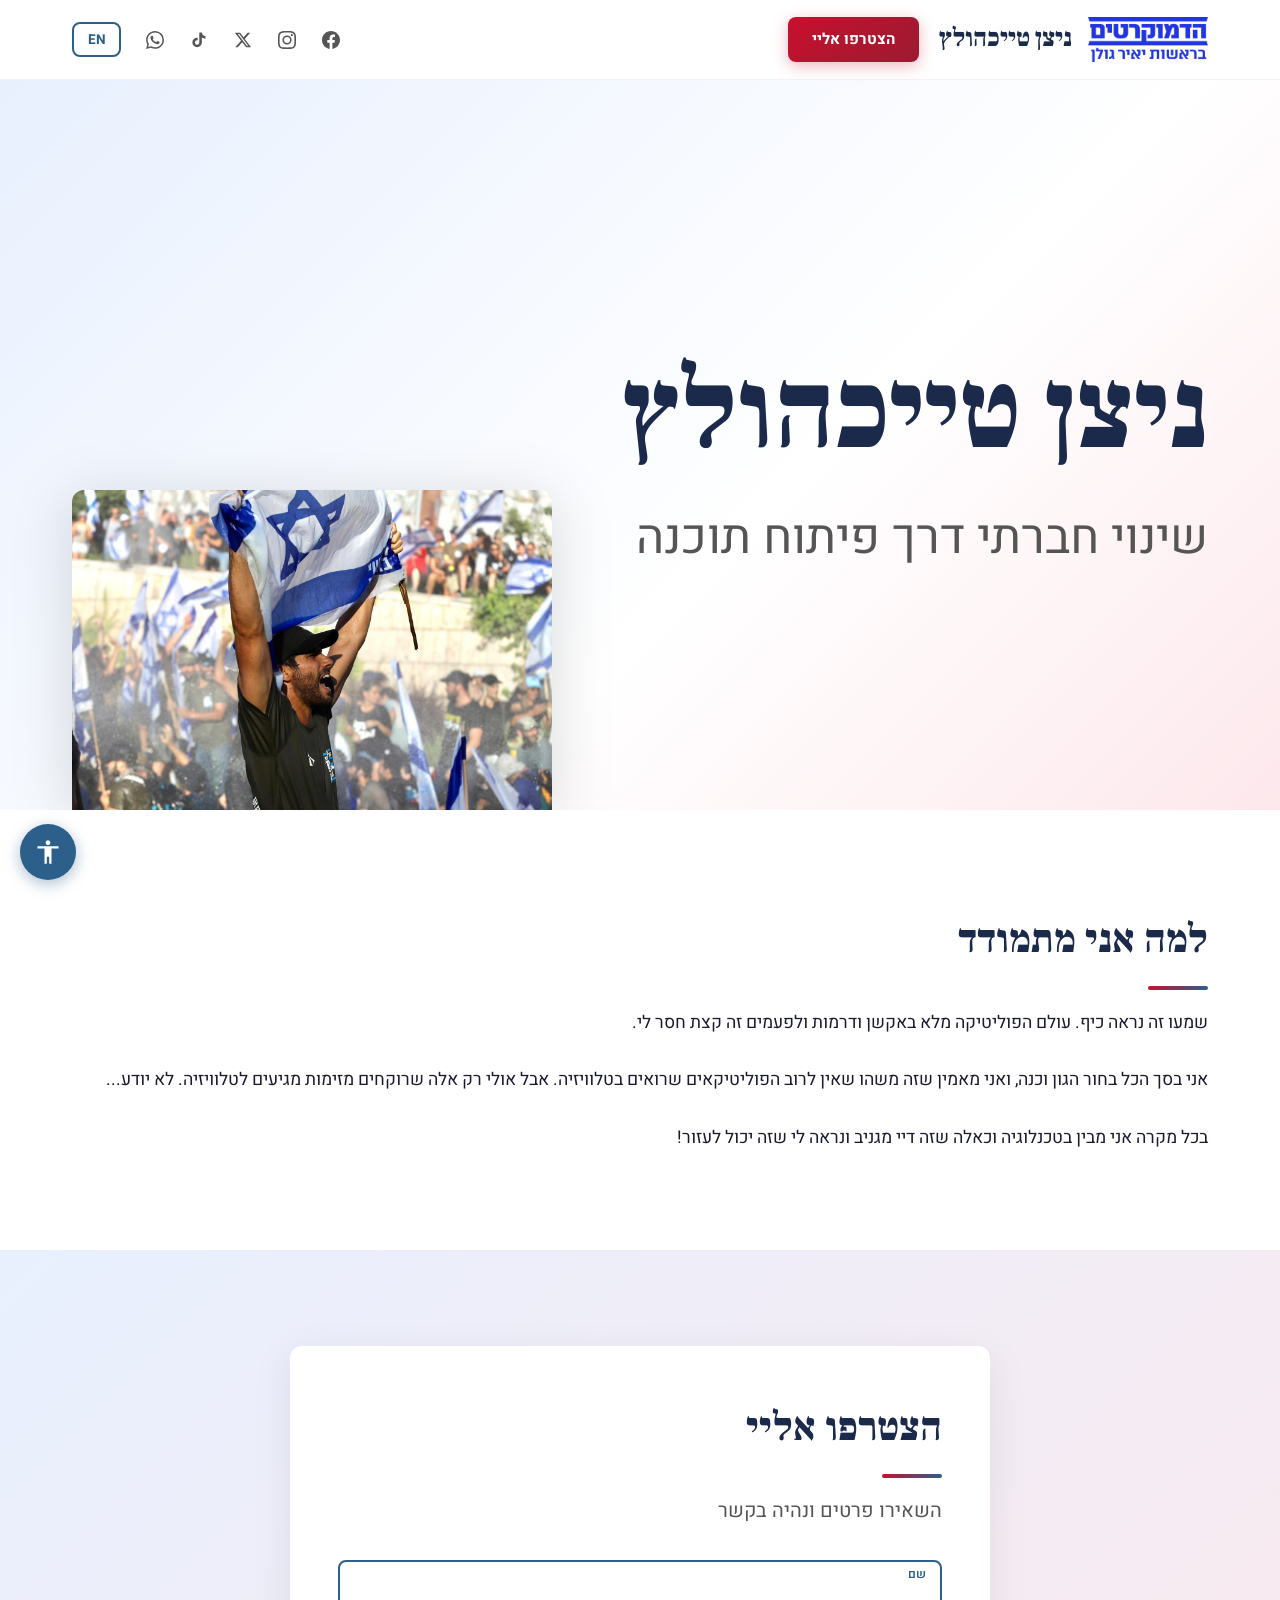
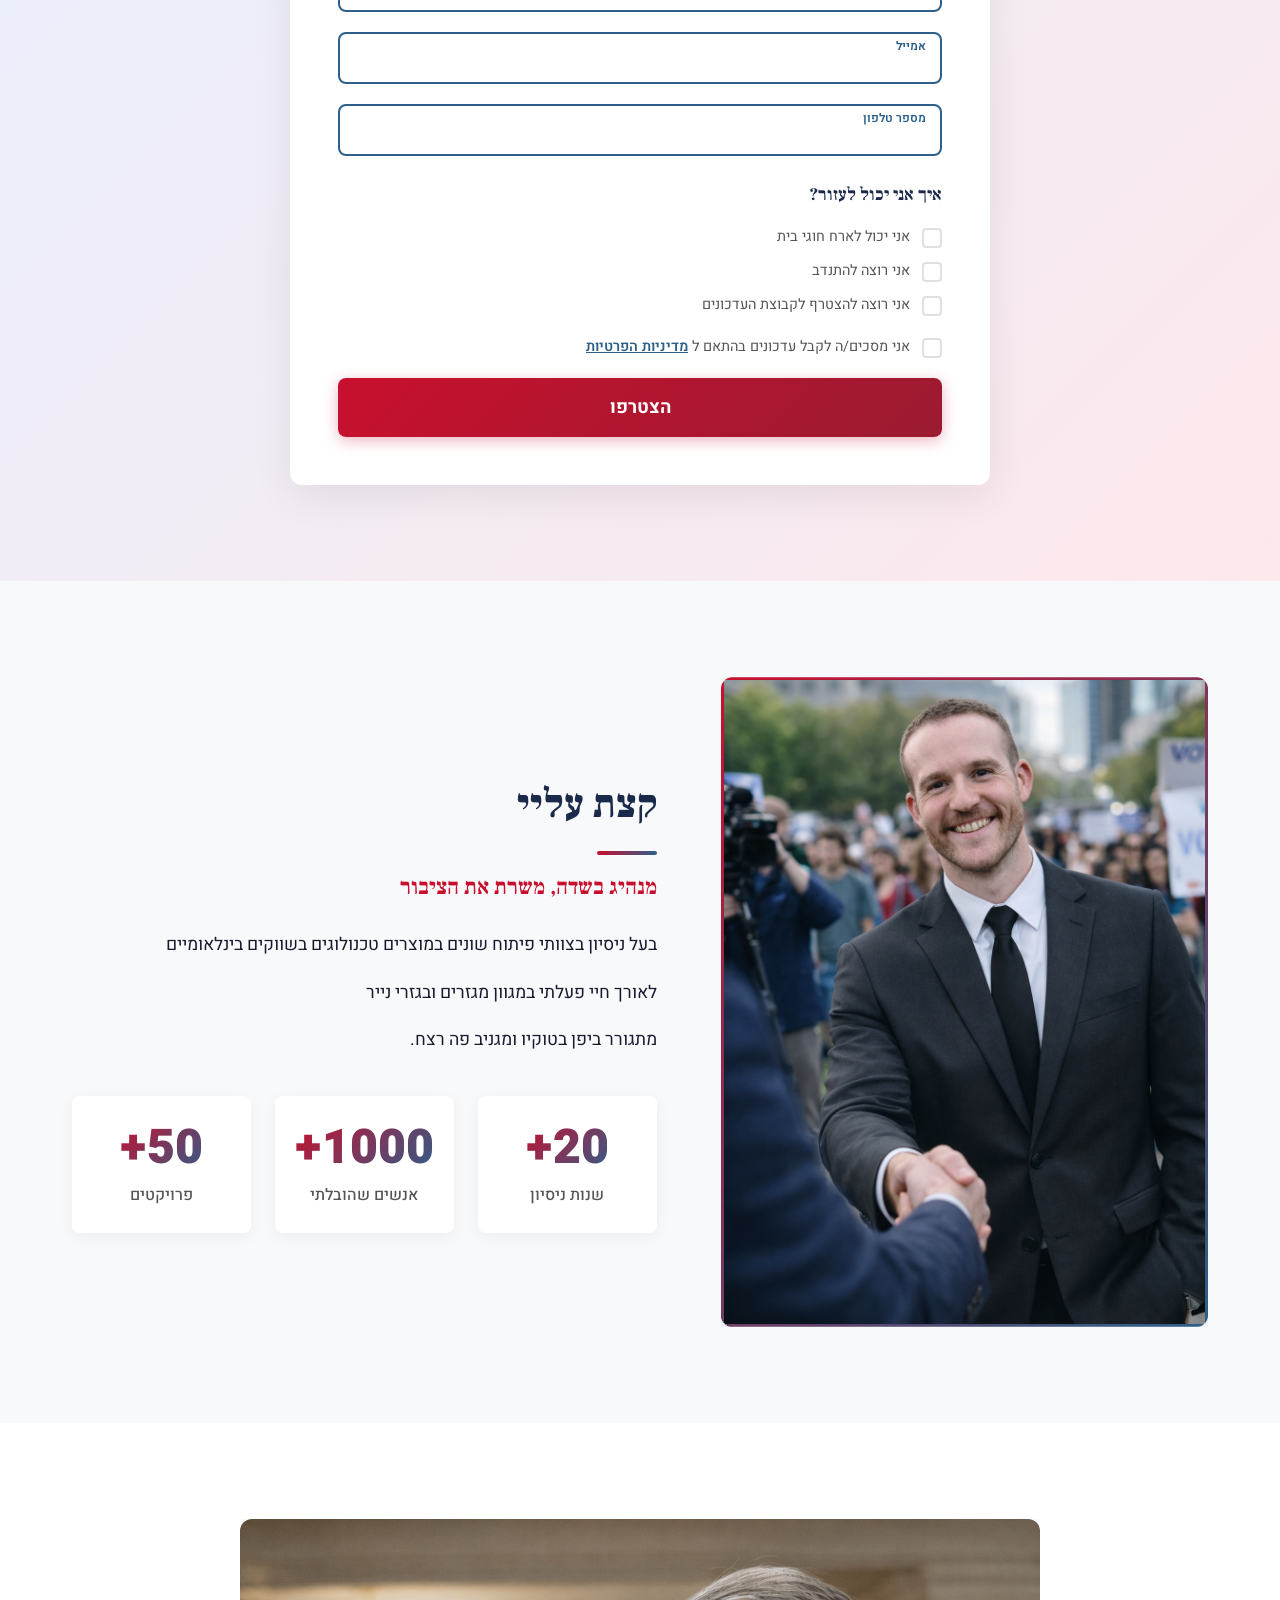
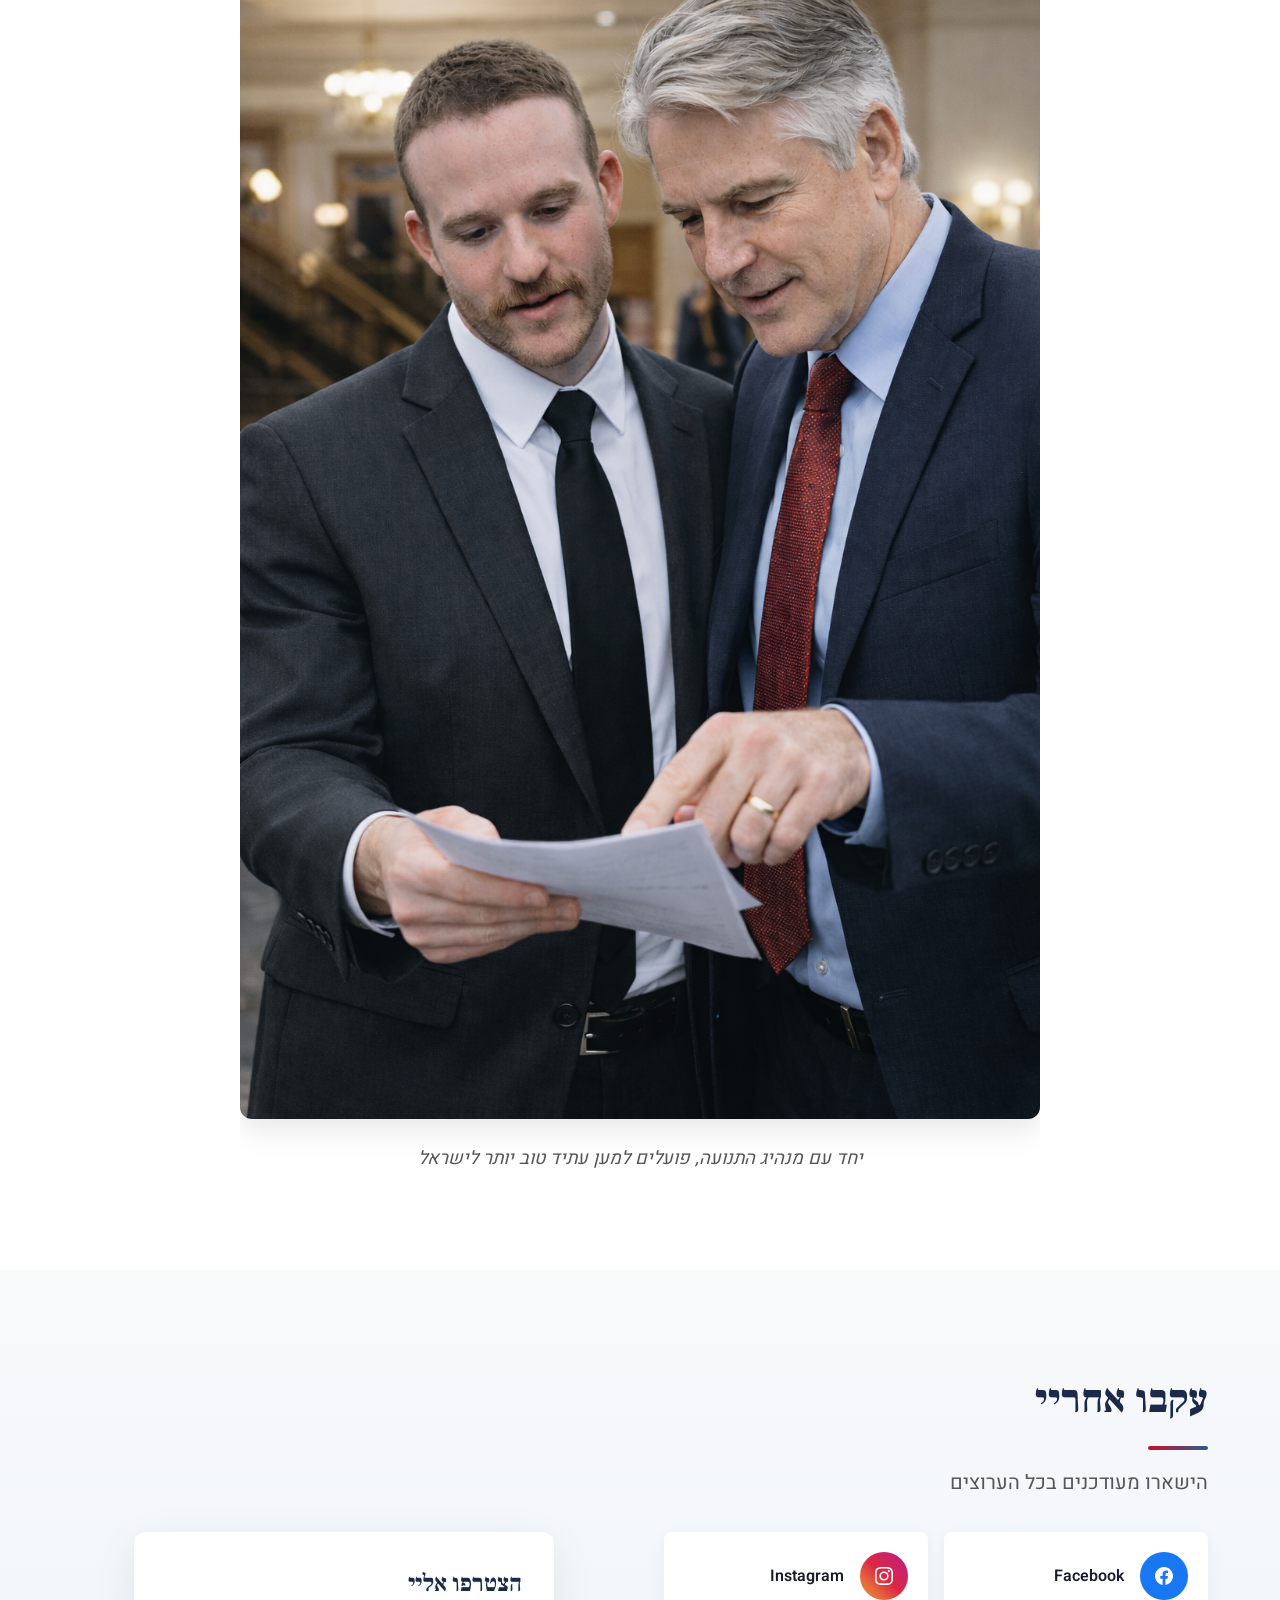
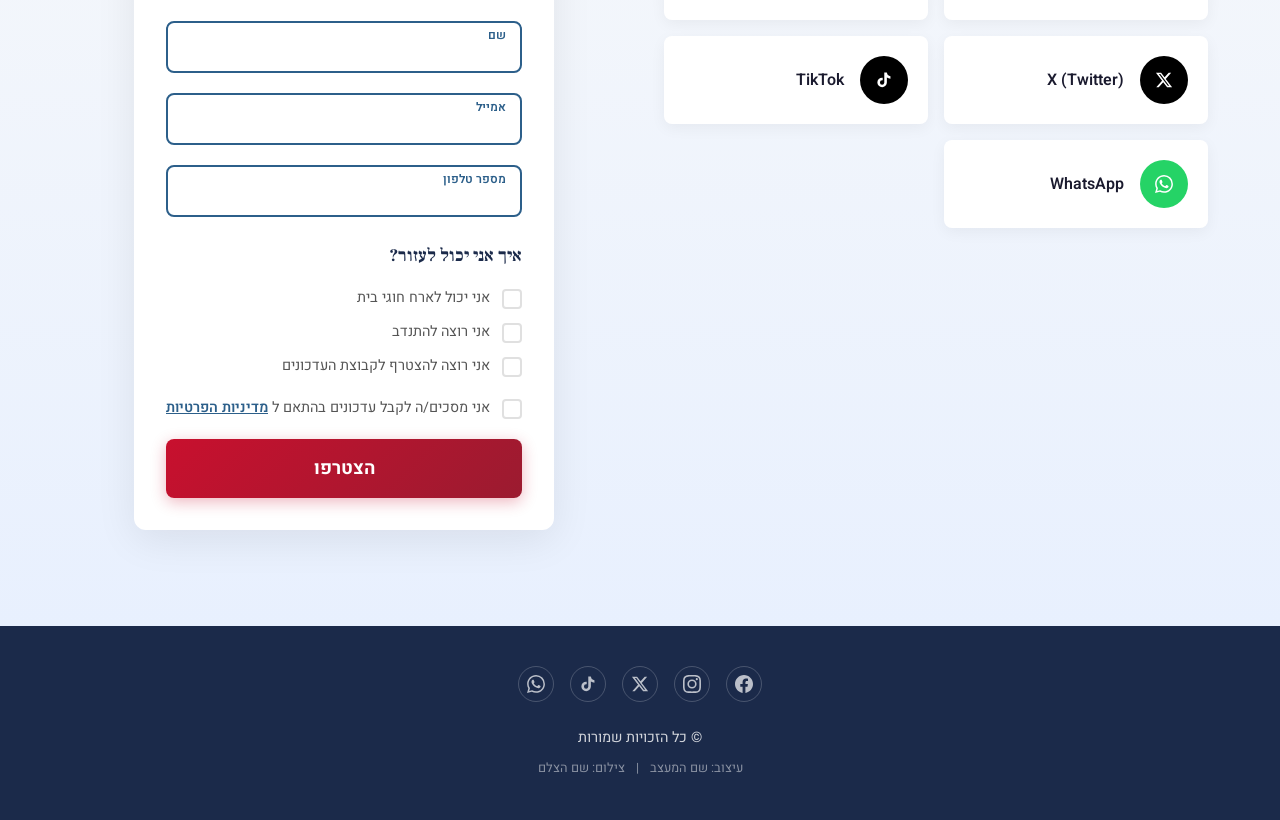
==== index.html @ 32bcd880 "Full campaign website with updated lead form and Google Sheets integration - Updated form: name, ema" ====
<!DOCTYPE html>
<html lang="he" dir="rtl">
<head>
  <meta charset="UTF-8">
  <meta name="viewport" content="width=device-width, initial-scale=1.0">
  <title id="pageTitle">שם המועמד — תנועה פוליטית</title>
  <meta name="description" id="metaDescription" content="">
  <meta property="og:image" content="images/og-image.jpg">
  <link rel="icon" href="images/favicon.ico">

  <!-- Google Fonts -->
  <link rel="preconnect" href="https://fonts.googleapis.com">
  <link rel="preconnect" href="https://fonts.gstatic.com" crossorigin>
  <link href="https://fonts.googleapis.com/css2?family=Heebo:wght@300;400;500;700;900&family=Frank+Ruhl+Libre:wght@400;700;900&family=Inter:wght@300;400;500;700&display=swap" rel="stylesheet">

  <!-- Stylesheets -->
  <link rel="stylesheet" href="css/styles.css">
  <link rel="stylesheet" href="css/animations.css">
</head>
<body>

  <!-- ====== SKIP TO CONTENT (Accessibility) ====== -->
  <a href="#main-content" class="skip-link" id="skipLink">דלג לתוכן</a>

  <!-- ====== HEADER ====== -->
  <header class="site-header" id="siteHeader">
    <div class="header-container">
      <!-- Logo & Candidate Name + CTA -->
      <div class="header-left">
        <a href="#hero" class="header-logo">
          <img src="images/logo.svg" alt="" id="headerLogo" class="logo-img">
        </a>
        <div class="header-identity">
          <span class="candidate-name" data-i18n="header.candidateName"></span>
          <a href="#join" class="btn btn-primary header-cta" data-i18n="header.ctaButton"></a>
        </div>
      </div>

      <!-- Header Actions -->
      <div class="header-actions">
        <!-- Social Icons (header) -->
        <div class="social-icons header-social" id="headerSocial">
          <!-- Populated by JS -->
        </div>

        <!-- Language Toggle -->
        <button class="lang-toggle" id="langToggle" aria-label="Switch Language">
          <span data-i18n="languageToggle"></span>
        </button>
      </div>
    </div>
  </header>

  <!-- ====== MAIN CONTENT ====== -->
  <main id="main-content">

    <!-- ── Hero Section ── -->
    <section class="hero" id="hero">
      <div class="hero-grid">
        <!-- Text Side -->
        <div class="hero-text">
          <h1 class="hero-headline anim-fade-up" data-i18n="hero.headline"></h1>
          <p class="hero-subheadline anim-fade-up anim-delay-1" data-i18n="hero.subheadline"></p>
        </div>
        <!-- Image Side -->
        <div class="hero-image-wrapper anim-fade-left">
          <img src="" alt="" id="heroImage" class="hero-img lazyload">
        </div>
      </div>
    </section>

    <!-- ── Vision / Mission Section ── -->
    <section class="section vision-section" id="vision">
      <div class="container">
        <h2 class="section-title anim-fade-up" data-i18n="vision.title"></h2>
        <div class="vision-content" id="visionContent">
          <!-- Paragraphs populated by JS -->
        </div>
      </div>
    </section>

    <!-- ── Join Form (Primary) ── -->
    <section class="section join-section join-primary" id="join">
      <div class="container">
        <div class="form-wrapper anim-fade-up">
          <h2 class="section-title" data-i18n="joinForm.title"></h2>
          <p class="section-subtitle" data-i18n="joinForm.subtitle"></p>
          <form class="lead-form" id="joinFormPrimary" novalidate>
            <div class="form-grid">
              <div class="form-field" data-field="name">
                <input type="text" name="name" required autocomplete="name">
                <label data-i18n="joinForm.fields.name"></label>
                <span class="field-error"></span>
              </div>
              <div class="form-field" data-field="email">
                <input type="email" name="email" required autocomplete="email">
                <label data-i18n="joinForm.fields.email"></label>
                <span class="field-error"></span>
              </div>
              <div class="form-field" data-field="phone">
                <input type="tel" name="phone" required autocomplete="tel">
                <label data-i18n="joinForm.fields.phone"></label>
                <span class="field-error"></span>
              </div>
            </div>
            <div class="form-checkboxes">
              <h4 class="form-checkboxes-title" data-i18n="joinForm.howCanIHelp"></h4>
              <label class="checkbox-label">
                <input type="checkbox" name="hostMeetings">
                <span class="checkbox-custom"></span>
                <span data-i18n="joinForm.checkboxes.hostMeetings"></span>
              </label>
              <label class="checkbox-label">
                <input type="checkbox" name="volunteer">
                <span class="checkbox-custom"></span>
                <span data-i18n="joinForm.checkboxes.volunteer"></span>
              </label>
              <label class="checkbox-label">
                <input type="checkbox" name="joinUpdates">
                <span class="checkbox-custom"></span>
                <span data-i18n="joinForm.checkboxes.joinUpdates"></span>
              </label>
            </div>
            <div class="form-privacy">
              <label class="checkbox-label">
                <input type="checkbox" name="privacy" required>
                <span class="checkbox-custom"></span>
                <span>
                  <span data-i18n="joinForm.privacyText"></span>
                  <a href="#privacy" class="privacy-link" data-i18n="joinForm.privacyLink"></a>
                </span>
              </label>
            </div>
            <button type="submit" class="btn btn-primary btn-submit">
              <span data-i18n="joinForm.submitButton"></span>
              <span class="btn-loader" aria-hidden="true"></span>
            </button>
            <div class="form-message" id="formMessagePrimary" aria-live="polite"></div>
          </form>
        </div>
      </div>
    </section>

    <!-- ── About Section ── -->
    <section class="section about-section" id="about">
      <div class="container">
        <div class="about-grid">
          <div class="about-image-wrapper anim-fade-right">
            <img data-src-config="about" alt="" id="aboutImage" class="about-image lazyload">
          </div>
          <div class="about-content">
            <h2 class="section-title anim-fade-up" data-i18n="about.title"></h2>
            <p class="about-tagline anim-fade-up anim-delay-1" data-i18n="about.tagline"></p>
            <div class="about-bio anim-fade-up anim-delay-2" id="aboutBio">
              <!-- Populated by JS -->
            </div>
            <div class="achievements-grid" id="achievementsGrid">
              <!-- Populated by JS -->
            </div>
          </div>
        </div>
      </div>
    </section>

    <!-- ── Partner / Alliance Photo Section ── -->
    <section class="section partner-section" id="partnerSection">
      <div class="container">
        <div class="partner-wrapper anim-fade-up">
          <img data-src-config="partner" alt="" id="partnerImage" class="partner-image lazyload">
          <p class="partner-caption" data-i18n="partner.caption"></p>
        </div>
      </div>
    </section>

    <!-- ── Follow / Social + Second Form ── -->
    <section class="section follow-section" id="followSection">
      <div class="container">
        <h2 class="section-title anim-fade-up" data-i18n="follow.title"></h2>
        <p class="section-subtitle anim-fade-up anim-delay-1" data-i18n="follow.subtitle"></p>

        <div class="follow-grid">
          <!-- Social Links Grid -->
          <div class="follow-social anim-fade-up anim-delay-2" id="followSocial">
            <!-- Populated by JS -->
          </div>

          <!-- Second Join Form -->
          <div class="form-wrapper form-secondary anim-fade-up anim-delay-3">
            <h3 class="form-title" data-i18n="joinForm.title"></h3>
            <form class="lead-form" id="joinFormSecondary" novalidate>
              <div class="form-grid">
                <div class="form-field" data-field="name">
                  <input type="text" name="name" required autocomplete="name">
                  <label data-i18n="joinForm.fields.name"></label>
                  <span class="field-error"></span>
                </div>
                <div class="form-field" data-field="email">
                  <input type="email" name="email" required autocomplete="email">
                  <label data-i18n="joinForm.fields.email"></label>
                  <span class="field-error"></span>
                </div>
                <div class="form-field" data-field="phone">
                  <input type="tel" name="phone" required autocomplete="tel">
                  <label data-i18n="joinForm.fields.phone"></label>
                  <span class="field-error"></span>
                </div>
              </div>
              <div class="form-checkboxes">
                <h4 class="form-checkboxes-title" data-i18n="joinForm.howCanIHelp"></h4>
                <label class="checkbox-label">
                  <input type="checkbox" name="hostMeetings">
                  <span class="checkbox-custom"></span>
                  <span data-i18n="joinForm.checkboxes.hostMeetings"></span>
                </label>
                <label class="checkbox-label">
                  <input type="checkbox" name="volunteer">
                  <span class="checkbox-custom"></span>
                  <span data-i18n="joinForm.checkboxes.volunteer"></span>
                </label>
                <label class="checkbox-label">
                  <input type="checkbox" name="joinUpdates">
                  <span class="checkbox-custom"></span>
                  <span data-i18n="joinForm.checkboxes.joinUpdates"></span>
                </label>
              </div>
              <div class="form-privacy">
                <label class="checkbox-label">
                  <input type="checkbox" name="privacy" required>
                  <span class="checkbox-custom"></span>
                  <span>
                    <span data-i18n="joinForm.privacyText"></span>
                    <a href="#privacy" class="privacy-link" data-i18n="joinForm.privacyLink"></a>
                  </span>
                </label>
              </div>
              <button type="submit" class="btn btn-primary btn-submit">
                <span data-i18n="joinForm.submitButton"></span>
                <span class="btn-loader" aria-hidden="true"></span>
              </button>
              <div class="form-message" id="formMessageSecondary" aria-live="polite"></div>
            </form>
          </div>
        </div>
      </div>
    </section>

  </main>

  <!-- ====== FOOTER ====== -->
  <footer class="site-footer" id="siteFooter">
    <div class="footer-container">
      <div class="footer-social" id="footerSocial">
        <!-- Populated by JS -->
      </div>
      <div class="footer-info">
        <p data-i18n="footer.copyright"></p>
        <p class="footer-credits">
          <span data-i18n="footer.designCredit"></span>
          <span class="footer-separator">|</span>
          <span data-i18n="footer.photoCredit"></span>
        </p>
      </div>
    </div>
  </footer>

  <!-- ====== ACCESSIBILITY WIDGET ====== -->
  <div class="a11y-widget" id="a11yWidget">
    <button class="a11y-toggle" id="a11yToggle" aria-label="Accessibility Options">
      <svg viewBox="0 0 24 24" fill="currentColor" width="28" height="28">
        <path d="M12 2C13.1 2 14 2.9 14 4C14 5.1 13.1 6 12 6C10.9 6 10 5.1 10 4C10 2.9 10.9 2 12 2ZM21 9H15V22H13V16H11V22H9V9H3V7H21V9Z"/>
      </svg>
    </button>
    <div class="a11y-panel" id="a11yPanel" aria-hidden="true">
      <div class="a11y-panel-header">
        <h3 data-i18n="accessibility.title"></h3>
        <button class="a11y-close" id="a11yClose" aria-label="Close">&times;</button>
      </div>
      <div class="a11y-options">
        <button class="a11y-option" data-action="increaseFontSize">
          <span class="a11y-icon">A+</span>
          <span data-i18n="accessibility.options.increaseFontSize"></span>
        </button>
        <button class="a11y-option" data-action="decreaseFontSize">
          <span class="a11y-icon">A-</span>
          <span data-i18n="accessibility.options.decreaseFontSize"></span>
        </button>
        <button class="a11y-option" data-action="increaseLineHeight">
          <span class="a11y-icon">↕</span>
          <span data-i18n="accessibility.options.increaseLineHeight"></span>
        </button>
        <button class="a11y-option" data-action="readableFont">
          <span class="a11y-icon">Aa</span>
          <span data-i18n="accessibility.options.readableFont"></span>
        </button>
        <button class="a11y-option" data-action="highContrast">
          <span class="a11y-icon">◐</span>
          <span data-i18n="accessibility.options.highContrast"></span>
        </button>
        <button class="a11y-option" data-action="grayscale">
          <span class="a11y-icon">◑</span>
          <span data-i18n="accessibility.options.grayscale"></span>
        </button>
        <button class="a11y-option" data-action="highlightLinks">
          <span class="a11y-icon">🔗</span>
          <span data-i18n="accessibility.options.highlightLinks"></span>
        </button>
        <button class="a11y-option" data-action="readingMask">
          <span class="a11y-icon">▬</span>
          <span data-i18n="accessibility.options.readingMask"></span>
        </button>
        <button class="a11y-option" data-action="hideImages">
          <span class="a11y-icon">🖼</span>
          <span data-i18n="accessibility.options.hideImages"></span>
        </button>
        <button class="a11y-option" data-action="pauseAnimations">
          <span class="a11y-icon">⏸</span>
          <span data-i18n="accessibility.options.pauseAnimations"></span>
        </button>
        <button class="a11y-option" data-action="focusOutline">
          <span class="a11y-icon">□</span>
          <span data-i18n="accessibility.options.focusOutline"></span>
        </button>
        <button class="a11y-option a11y-reset" data-action="resetAll">
          <span class="a11y-icon">↺</span>
          <span data-i18n="accessibility.options.resetAll"></span>
        </button>
      </div>
    </div>
  </div>

  <!-- ====== READING MASK (Accessibility) ====== -->
  <div class="reading-mask" id="readingMask" aria-hidden="true">
    <div class="reading-mask-top"></div>
    <div class="reading-mask-bottom"></div>
  </div>

  <!-- ====== SCRIPTS ====== -->
  <script src="config/content.js"></script>
  <script src="config/settings.js"></script>
  <script src="js/app.js"></script>
  <script src="js/accessibility.js"></script>
  <script src="js/form.js"></script>

</body>
</html>
---- css/styles.css ----
/* ============================================
   MAIN STYLESHEET
   Political Candidate Website
   ============================================ */

/* ── CSS Custom Properties (from config) ──── */
:root {
  --primary-blue:     #1B2A4A;
  --royal-blue:       #2C5F8A;
  --bright-blue:      #3D7EC7;
  --light-blue:       #E8F0FE;
  --primary-red:      #C8102E;
  --deep-red:         #9B1B30;
  --light-red:        #FDE8EC;
  --white:            #FFFFFF;
  --off-white:        #F8F9FA;
  --dark-text:        #1A1A2E;
  --gray-text:        #555555;
  --light-gray:       #E0E0E0;
  --overlay-dark:     rgba(26, 42, 74, 0.7);

  --font-primary:     'Heebo', 'Segoe UI', sans-serif;
  --font-secondary:   'Frank Ruhl Libre', serif;
  --font-english:     'Inter', 'Segoe UI', sans-serif;

  /* Spacing & Layout (overridden by config/settings.js) */
  --header-height:    80px;
  --content-max-width: 1200px;
  --section-padding-y: 6rem;
  --section-padding-x: 2rem;
  --section-padding:  var(--section-padding-y) var(--section-padding-x);
  --hero-min-height:  90vh;
  --hero-headline-gap: 1rem;
  --hero-subheadline-gap: 2.5rem;
  --hero-column-gap: 2rem;
  --card-padding:     2rem;
  --form-gap:         1rem;
  --grid-gap:         2rem;
  --border-radius:    12px;
  --border-radius-sm: 8px;

  /* Font Sizes (overridden by config/settings.js) */
  --fs-hero-headline:     3.5rem;
  --fs-hero-subheadline:  1.5rem;
  --fs-section-title:     2.5rem;
  --fs-section-subtitle:  1.25rem;
  --fs-body:              1.1rem;
  --fs-small:             0.9rem;
  --fs-button:            1.1rem;
  --fs-nav:               1rem;
  --fs-achievement-num:   3rem;
  --fs-achievement-label: 1rem;
  --fs-footer:            0.9rem;

  /* Image Sizes (overridden by config/settings.js) */
  --hero-img-max-width:   500px;
  --about-img-max-width:  500px;
  --partner-img-max-width: 800px;

  --transition-fast:  0.2s ease;
  --transition-med:   0.4s ease;
  --transition-slow:  0.8s cubic-bezier(0.25, 0.46, 0.45, 0.94);
}

/* ── Reset & Base ─────────────────────────── */
*, *::before, *::after {
  margin: 0;
  padding: 0;
  box-sizing: border-box;
}

html {
  scroll-behavior: smooth;
  font-size: 16px;
  scroll-padding-top: var(--header-height);
}

body {
  font-family: var(--font-primary);
  color: var(--dark-text);
  background: var(--white);
  line-height: 1.7;
  overflow-x: hidden;
  -webkit-font-smoothing: antialiased;
  -moz-osx-font-smoothing: grayscale;
}

/* English mode */
html[dir="ltr"] body {
  font-family: var(--font-english);
}

img {
  max-width: 100%;
  height: auto;
  display: block;
}

a {
  color: inherit;
  text-decoration: none;
}

ul {
  list-style: none;
}

button {
  border: none;
  background: none;
  cursor: pointer;
  font-family: inherit;
  color: inherit;
}

input, textarea, select {
  font-family: inherit;
  font-size: inherit;
}

/* ── Skip Link (Accessibility) ────────────── */
.skip-link {
  position: absolute;
  top: -100%;
  left: 50%;
  transform: translateX(-50%);
  background: var(--primary-blue);
  color: var(--white);
  padding: 0.75rem 1.5rem;
  border-radius: 0 0 var(--border-radius-sm) var(--border-radius-sm);
  z-index: 10000;
  font-weight: 700;
  transition: top var(--transition-fast);
}

.skip-link:focus {
  top: 0;
}

/* ── Utility Classes ──────────────────────── */
.container {
  width: 100%;
  max-width: var(--content-max-width);
  margin: 0 auto;
  padding: 0 2rem;
}

.section {
  padding: var(--section-padding);
}

.section-title {
  font-family: var(--font-secondary);
  font-size: var(--fs-section-title);
  font-weight: 900;
  margin-bottom: 1rem;
  color: var(--primary-blue);
  position: relative;
}

html[dir="ltr"] .section-title {
  font-family: var(--font-english);
}

.section-title::after {
  content: '';
  display: block;
  width: 60px;
  height: 4px;
  background: linear-gradient(90deg, var(--primary-red), var(--royal-blue));
  margin-top: 0.75rem;
  border-radius: 2px;
}

.section-subtitle {
  font-size: var(--fs-section-subtitle);
  color: var(--gray-text);
  margin-bottom: 2rem;
}

/* ── Buttons ──────────────────────────────── */
.btn {
  display: inline-flex;
  align-items: center;
  justify-content: center;
  gap: 0.5rem;
  padding: 0.85rem 2rem;
  border-radius: var(--border-radius-sm);
  font-size: 1.1rem;
  font-weight: 700;
  transition: all var(--transition-fast);
  cursor: pointer;
  white-space: nowrap;
}

.btn-primary {
  background: linear-gradient(135deg, var(--primary-red), var(--deep-red));
  color: var(--white);
  box-shadow: 0 4px 15px rgba(200, 16, 46, 0.3);
}

.btn-primary:hover {
  transform: translateY(-2px);
  box-shadow: 0 6px 20px rgba(200, 16, 46, 0.45);
}

.btn-primary:active {
  transform: translateY(0);
}

.btn-hero {
  background: linear-gradient(135deg, var(--primary-red), var(--deep-red));
  color: var(--white);
  font-size: 1.25rem;
  padding: 1rem 2.5rem;
  border-radius: var(--border-radius);
  box-shadow: 0 6px 25px rgba(200, 16, 46, 0.4);
}

.btn-hero:hover {
  transform: translateY(-3px) scale(1.02);
  box-shadow: 0 8px 30px rgba(200, 16, 46, 0.55);
}

/* ============================================
   HEADER
   ============================================ */
.site-header {
  position: fixed;
  top: 0;
  left: 0;
  right: 0;
  z-index: 1000;
  height: var(--header-height);
  background: rgba(255, 255, 255, 0.95);
  backdrop-filter: blur(10px);
  -webkit-backdrop-filter: blur(10px);
  border-bottom: 1px solid rgba(0, 0, 0, 0.05);
  transition: all var(--transition-fast);
}

.site-header.scrolled {
  box-shadow: 0 2px 20px rgba(0, 0, 0, 0.1);
  height: 65px;
}

.header-container {
  display: flex;
  align-items: center;
  justify-content: space-between;
  height: 100%;
  max-width: var(--content-max-width);
  margin: 0 auto;
  padding: 0 2rem;
}

/* Header Left Group */
.header-left {
  display: flex;
  align-items: center;
  gap: 1rem;
  z-index: 1001;
}

/* Logo */
.header-logo {
  display: flex;
  align-items: center;
  flex-shrink: 0;
}

.logo-img {
  width: 65px;
  height: 65px;
  object-fit: contain;
  transition: all var(--transition-fast);
}

.site-header.scrolled .logo-img {
  width: 50px;
  height: 50px;
}

/* Candidate Name + CTA side by side */
.header-identity {
  display: flex;
  align-items: center;
  gap: 1.25rem;
}

.candidate-name {
  font-family: var(--font-secondary);
  font-size: 1.6rem;
  font-weight: 900;
  color: var(--primary-blue);
  line-height: 1.2;
  white-space: nowrap;
}

html[dir="ltr"] .candidate-name {
  font-family: var(--font-english);
}

/* Navigation */
.header-nav {
  display: flex;
  align-items: center;
}

.nav-list {
  display: flex;
  gap: 2rem;
}

.nav-list a {
  font-size: 1rem;
  font-weight: 500;
  color: var(--dark-text);
  position: relative;
  padding: 0.25rem 0;
  transition: color var(--transition-fast);
}

.nav-list a::after {
  content: '';
  position: absolute;
  bottom: -2px;
  right: 0;
  width: 0;
  height: 2px;
  background: var(--primary-red);
  transition: width var(--transition-fast);
}

html[dir="ltr"] .nav-list a::after {
  right: auto;
  left: 0;
}

.nav-list a:hover::after,
.nav-list a.active::after {
  width: 100%;
}

.nav-list a:hover {
  color: var(--royal-blue);
}

/* Header Actions */
.header-actions {
  display: flex;
  align-items: center;
  gap: 1rem;
}

.header-social {
  display: flex;
  gap: 0.5rem;
}

.social-icon {
  display: inline-flex;
  align-items: center;
  justify-content: center;
  width: 36px;
  height: 36px;
  border-radius: 50%;
  color: var(--gray-text);
  transition: all var(--transition-fast);
  font-size: 0.9rem;
}

.social-icon:hover {
  color: var(--white);
  background: var(--royal-blue);
  transform: translateY(-2px);
}

/* Language Toggle */
.lang-toggle {
  padding: 0.35rem 0.85rem;
  border: 2px solid var(--royal-blue);
  border-radius: var(--border-radius-sm);
  font-weight: 700;
  font-size: 0.85rem;
  color: var(--royal-blue);
  transition: all var(--transition-fast);
}

.lang-toggle:hover {
  background: var(--royal-blue);
  color: var(--white);
}

/* Header CTA */
.header-cta {
  font-size: 0.95rem;
  padding: 0.6rem 1.5rem;
}

/* ============================================
   HERO SECTION — Side-by-side layout
   Desktop: text right, image left (RTL)
   Mobile:  text top, image bottom
   ============================================ */
.hero {
  margin-top: var(--header-height);
  background: linear-gradient(135deg, var(--light-blue) 0%, var(--white) 60%, var(--light-red) 100%);
  overflow: hidden;
}

.hero-grid {
  display: grid;
  grid-template-columns: 1.3fr 1fr;
  align-items: end;
  max-width: var(--content-max-width);
  margin: 0 auto;
  min-height: calc(var(--hero-min-height) - var(--header-height));
  padding: 0 var(--section-padding-x);
  gap: var(--hero-column-gap);
}

/* Text side — wider column, vertically centered */
.hero-text {
  padding: 4rem 0;
  align-self: center;
}

.hero-headline {
  font-family: var(--font-secondary);
  font-size: var(--fs-hero-headline);
  font-weight: 900;
  line-height: 1.25;
  margin-bottom: var(--hero-headline-gap);
  color: var(--primary-blue);
}

html[dir="ltr"] .hero-headline {
  font-family: var(--font-english);
}

.hero-subheadline {
  font-size: var(--fs-hero-subheadline);
  font-weight: 400;
  margin-bottom: var(--hero-subheadline-gap);
  color: var(--gray-text);
  line-height: 1.7;
}

/* Image side — flush to bottom of section */
.hero-image-wrapper {
  display: flex;
  align-items: flex-end;
  justify-content: center;
  align-self: end;
}

.hero-img {
  width: 100%;
  max-width: var(--hero-img-max-width);
  height: auto;
  max-height: calc(var(--hero-min-height) - var(--header-height));
  object-fit: contain;
  object-position: bottom center;
  display: block;
  border-radius: var(--border-radius) var(--border-radius) 0 0;
  filter: drop-shadow(0 10px 30px rgba(0, 0, 0, 0.15));
}

/* Placeholder when image not loaded */
.hero-img[src=""] {
  min-height: 400px;
  background: linear-gradient(135deg, var(--light-blue), var(--light-red));
  border-radius: var(--border-radius) var(--border-radius) 0 0;
}

/* ============================================
   VISION SECTION
   ============================================ */
.vision-section {
  background: var(--white);
}

.vision-content p {
  font-size: var(--fs-body);
  line-height: 1.9;
  margin-bottom: 1.5rem;
  color: var(--dark-text);
}

.vision-content p:last-child {
  margin-bottom: 0;
}

/* ============================================
   JOIN / FORM SECTION
   ============================================ */
.join-section {
  background: linear-gradient(135deg, var(--light-blue) 0%, var(--light-red) 100%);
}

.form-wrapper {
  max-width: 700px;
  margin: 0 auto;
  background: var(--white);
  padding: 3rem;
  border-radius: var(--border-radius);
  box-shadow: 0 10px 40px rgba(0, 0, 0, 0.08);
}

.form-grid {
  display: grid;
  grid-template-columns: 1fr;
  gap: 1.25rem;
}

/* Floating Label Input */
.form-field {
  position: relative;
}

.form-field input {
  width: 100%;
  padding: 1rem 1rem 0.5rem;
  border: 2px solid var(--light-gray);
  border-radius: var(--border-radius-sm);
  font-size: 1rem;
  background: var(--off-white);
  transition: all var(--transition-fast);
  outline: none;
}

.form-field label {
  position: absolute;
  top: 50%;
  right: 1rem;
  transform: translateY(-50%);
  font-size: 1rem;
  color: var(--gray-text);
  pointer-events: none;
  transition: all var(--transition-fast);
}

html[dir="ltr"] .form-field label {
  right: auto;
  left: 1rem;
}

.form-field input:focus,
.form-field input:not(:placeholder-shown) {
  border-color: var(--royal-blue);
  background: var(--white);
}

.form-field input:focus + label,
.form-field input:not(:placeholder-shown) + label {
  top: 0.25rem;
  transform: translateY(0);
  font-size: 0.75rem;
  color: var(--royal-blue);
  font-weight: 600;
}

.form-field input::placeholder {
  color: transparent;
}

.field-error {
  display: none;
  font-size: 0.8rem;
  color: var(--primary-red);
  margin-top: 0.25rem;
  padding-right: 0.5rem;
}

html[dir="ltr"] .field-error {
  padding-right: 0;
  padding-left: 0.5rem;
}

.form-field.error input {
  border-color: var(--primary-red);
}

.form-field.error .field-error {
  display: block;
}

/* How Can I Help Checkboxes */
.form-checkboxes {
  margin: 1.5rem 0 0.5rem;
  display: flex;
  flex-direction: column;
  gap: 0.75rem;
}

.form-checkboxes-title {
  font-family: var(--font-secondary);
  font-size: 1.1rem;
  font-weight: 700;
  color: var(--primary-blue);
  margin-bottom: 0.25rem;
}

html[dir="ltr"] .form-checkboxes-title {
  font-family: var(--font-english);
}

/* Privacy Checkbox */
.form-privacy {
  margin: 1.25rem 0;
}

.checkbox-label {
  display: flex;
  align-items: flex-start;
  gap: 0.75rem;
  cursor: pointer;
  font-size: 0.9rem;
  color: var(--gray-text);
  line-height: 1.5;
}

.checkbox-label input {
  display: none;
}

.checkbox-custom {
  flex-shrink: 0;
  width: 20px;
  height: 20px;
  border: 2px solid var(--light-gray);
  border-radius: 4px;
  position: relative;
  transition: all var(--transition-fast);
  margin-top: 2px;
}

.checkbox-label input:checked + .checkbox-custom {
  background: var(--royal-blue);
  border-color: var(--royal-blue);
}

.checkbox-label input:checked + .checkbox-custom::after {
  content: '';
  position: absolute;
  top: 2px;
  left: 5px;
  width: 6px;
  height: 10px;
  border: solid var(--white);
  border-width: 0 2px 2px 0;
  transform: rotate(45deg);
}

.privacy-link {
  color: var(--royal-blue);
  text-decoration: underline;
  font-weight: 600;
}

/* Submit Button */
.btn-submit {
  width: 100%;
  padding: 1rem;
  font-size: 1.15rem;
  position: relative;
}

.btn-submit.loading .btn-loader {
  display: inline-block;
}

.btn-loader {
  display: none;
  width: 20px;
  height: 20px;
  border: 3px solid rgba(255, 255, 255, 0.3);
  border-top-color: var(--white);
  border-radius: 50%;
  animation: spin 0.6s linear infinite;
}

@keyframes spin {
  to { transform: rotate(360deg); }
}

/* Form Messages */
.form-message {
  text-align: center;
  margin-top: 1rem;
  padding: 0.75rem;
  border-radius: var(--border-radius-sm);
  font-weight: 600;
  display: none;
}

.form-message.success {
  display: block;
  background: #E8F5E9;
  color: #2E7D32;
}

.form-message.error {
  display: block;
  background: var(--light-red);
  color: var(--deep-red);
}

/* ============================================
   ABOUT SECTION
   ============================================ */
.about-section {
  background: var(--off-white);
}

.about-grid {
  display: grid;
  grid-template-columns: 1fr 1.2fr;
  gap: 4rem;
  align-items: center;
}

.about-image-wrapper {
  position: relative;
  border-radius: var(--border-radius);
  overflow: hidden;
  box-shadow: 0 15px 40px rgba(0, 0, 0, 0.12);
}

.about-image-wrapper::after {
  content: '';
  position: absolute;
  inset: 0;
  border: 3px solid transparent;
  border-image: linear-gradient(135deg, var(--primary-red), var(--royal-blue)) 1;
  border-radius: var(--border-radius);
  pointer-events: none;
}

.about-image {
  width: 100%;
  aspect-ratio: 3/4;
  object-fit: cover;
}

/* Placeholder for about image */
.about-image[src=""],
.about-image:not([src]) {
  background: linear-gradient(135deg, var(--light-blue), var(--light-red));
  min-height: 400px;
}

.about-tagline {
  font-family: var(--font-secondary);
  font-size: 1.4rem;
  font-weight: 700;
  color: var(--primary-red);
  margin-bottom: 1.5rem;
  line-height: 1.5;
}

html[dir="ltr"] .about-tagline {
  font-family: var(--font-english);
}

.about-bio p {
  font-size: var(--fs-body);
  margin-bottom: 1rem;
  line-height: 1.8;
}

/* Achievement Counters */
.achievements-grid {
  display: grid;
  grid-template-columns: repeat(3, 1fr);
  gap: 1.5rem;
  margin-top: 2.5rem;
}

.achievement-card {
  text-align: center;
  padding: 1.5rem 1rem;
  background: var(--white);
  border-radius: var(--border-radius-sm);
  box-shadow: 0 4px 15px rgba(0, 0, 0, 0.05);
  transition: transform var(--transition-fast);
}

.achievement-card:hover {
  transform: translateY(-5px);
}

.achievement-number {
  font-size: var(--fs-achievement-num);
  font-weight: 900;
  background: linear-gradient(135deg, var(--primary-red), var(--royal-blue));
  -webkit-background-clip: text;
  -webkit-text-fill-color: transparent;
  background-clip: text;
  line-height: 1.2;
}

.achievement-label {
  font-size: var(--fs-achievement-label);
  color: var(--gray-text);
  margin-top: 0.25rem;
  font-weight: 500;
}

/* ============================================
   PARTNER SECTION
   ============================================ */
.partner-section {
  background: var(--white);
  text-align: center;
}

.partner-wrapper {
  max-width: var(--partner-img-max-width);
  margin: 0 auto;
}

.partner-image {
  width: 100%;
  border-radius: var(--border-radius);
  box-shadow: 0 10px 30px rgba(0, 0, 0, 0.1);
  margin-bottom: 1.5rem;
}

/* Placeholder for partner image */
.partner-image[src=""],
.partner-image:not([src]) {
  background: linear-gradient(135deg, var(--light-blue), var(--light-red));
  min-height: 300px;
}

.partner-caption {
  font-size: 1.15rem;
  color: var(--gray-text);
  font-style: italic;
}

/* ============================================
   FOLLOW / SOCIAL SECTION
   ============================================ */
.follow-section {
  background: linear-gradient(180deg, var(--off-white) 0%, var(--light-blue) 100%);
}

.follow-grid {
  display: grid;
  grid-template-columns: 1fr 1fr;
  gap: 3rem;
  align-items: start;
  margin-top: 2rem;
}

.follow-social {
  display: grid;
  grid-template-columns: repeat(2, 1fr);
  gap: 1rem;
}

.social-card {
  display: flex;
  align-items: center;
  gap: 1rem;
  padding: 1.25rem;
  background: var(--white);
  border-radius: var(--border-radius-sm);
  box-shadow: 0 4px 15px rgba(0, 0, 0, 0.05);
  transition: all var(--transition-fast);
  text-decoration: none;
  color: var(--dark-text);
}

.social-card:hover {
  transform: translateY(-3px);
  box-shadow: 0 6px 20px rgba(0, 0, 0, 0.1);
}

.social-card-icon {
  width: 48px;
  height: 48px;
  border-radius: 50%;
  display: flex;
  align-items: center;
  justify-content: center;
  flex-shrink: 0;
  font-size: 1.2rem;
  color: var(--white);
}

.social-card-icon.facebook  { background: #1877F2; }
.social-card-icon.instagram { background: linear-gradient(45deg, #f09433, #e6683c, #dc2743, #cc2366, #bc1888); }
.social-card-icon.twitter   { background: #000000; }
.social-card-icon.tiktok    { background: #000000; }
.social-card-icon.whatsapp  { background: #25D366; }
.social-card-icon.youtube   { background: #FF0000; }
.social-card-icon.telegram  { background: #0088CC; }

.social-card-name {
  font-weight: 600;
  font-size: 1rem;
}

.form-secondary {
  background: var(--white);
  padding: 2rem;
}

.form-secondary .form-grid {
  grid-template-columns: 1fr;
}

.form-title {
  font-family: var(--font-secondary);
  font-size: 1.5rem;
  font-weight: 700;
  color: var(--primary-blue);
  margin-bottom: 1rem;
}

html[dir="ltr"] .form-title {
  font-family: var(--font-english);
}

/* ============================================
   FOOTER
   ============================================ */
.site-footer {
  background: var(--primary-blue);
  color: var(--white);
  padding: 2.5rem 2rem;
}

.footer-container {
  max-width: var(--content-max-width);
  margin: 0 auto;
  display: flex;
  flex-direction: column;
  align-items: center;
  gap: 1.5rem;
}

.footer-social {
  display: flex;
  gap: 1rem;
}

.footer-social .social-icon {
  color: rgba(255, 255, 255, 0.7);
  border: 1px solid rgba(255, 255, 255, 0.2);
}

.footer-social .social-icon:hover {
  color: var(--white);
  background: var(--primary-red);
  border-color: var(--primary-red);
}

.footer-info {
  text-align: center;
  font-size: var(--fs-footer);
  opacity: 0.8;
}

.footer-credits {
  margin-top: 0.5rem;
  font-size: 0.8rem;
  opacity: 0.6;
}

.footer-separator {
  margin: 0 0.5rem;
}

/* ============================================
   ACCESSIBILITY WIDGET
   ============================================ */
.a11y-widget {
  position: fixed;
  bottom: 20px;
  left: 20px;
  z-index: 9999;
}

html[dir="ltr"] .a11y-widget {
  left: auto;
  right: 20px;
}

.a11y-toggle {
  width: 56px;
  height: 56px;
  border-radius: 50%;
  background: var(--royal-blue);
  color: var(--white);
  display: flex;
  align-items: center;
  justify-content: center;
  box-shadow: 0 4px 15px rgba(44, 95, 138, 0.4);
  transition: all var(--transition-fast);
}

.a11y-toggle:hover {
  transform: scale(1.1);
  box-shadow: 0 6px 20px rgba(44, 95, 138, 0.55);
}

.a11y-panel {
  position: absolute;
  bottom: 70px;
  left: 0;
  width: 320px;
  background: var(--white);
  border-radius: var(--border-radius);
  box-shadow: 0 10px 40px rgba(0, 0, 0, 0.15);
  opacity: 0;
  visibility: hidden;
  transform: translateY(10px);
  transition: all var(--transition-fast);
  max-height: 80vh;
  overflow-y: auto;
}

html[dir="ltr"] .a11y-panel {
  left: auto;
  right: 0;
}

.a11y-panel.active {
  opacity: 1;
  visibility: visible;
  transform: translateY(0);
}

.a11y-panel-header {
  display: flex;
  align-items: center;
  justify-content: space-between;
  padding: 1rem 1.25rem;
  border-bottom: 1px solid var(--light-gray);
}

.a11y-panel-header h3 {
  font-size: 1.1rem;
  font-weight: 700;
  color: var(--primary-blue);
}

.a11y-close {
  font-size: 1.5rem;
  color: var(--gray-text);
  width: 30px;
  height: 30px;
  display: flex;
  align-items: center;
  justify-content: center;
  border-radius: 50%;
  transition: background var(--transition-fast);
}

.a11y-close:hover {
  background: var(--off-white);
}

.a11y-options {
  padding: 0.75rem;
  display: grid;
  grid-template-columns: 1fr 1fr;
  gap: 0.5rem;
}

.a11y-option {
  display: flex;
  flex-direction: column;
  align-items: center;
  gap: 0.35rem;
  padding: 0.75rem 0.5rem;
  border-radius: var(--border-radius-sm);
  font-size: 0.8rem;
  color: var(--dark-text);
  transition: all var(--transition-fast);
  border: 2px solid transparent;
  text-align: center;
}

.a11y-option:hover {
  background: var(--off-white);
}

.a11y-option.active {
  background: var(--light-blue);
  border-color: var(--royal-blue);
  color: var(--royal-blue);
  font-weight: 600;
}

.a11y-icon {
  font-size: 1.3rem;
  font-weight: 700;
  width: 36px;
  height: 36px;
  display: flex;
  align-items: center;
  justify-content: center;
  background: var(--off-white);
  border-radius: 50%;
}

.a11y-option.active .a11y-icon {
  background: var(--royal-blue);
  color: var(--white);
}

.a11y-reset {
  grid-column: 1 / -1;
  flex-direction: row;
  justify-content: center;
  background: var(--off-white);
  margin-top: 0.25rem;
}

/* ============================================
   READING MASK
   ============================================ */
.reading-mask {
  display: none;
  position: fixed;
  inset: 0;
  z-index: 9998;
  pointer-events: none;
}

.reading-mask.active {
  display: block;
}

.reading-mask-top,
.reading-mask-bottom {
  position: fixed;
  left: 0;
  right: 0;
  background: rgba(0, 0, 0, 0.6);
  pointer-events: none;
  transition: top 0.05s linear, bottom 0.05s linear;
}

.reading-mask-top {
  top: 0;
  height: 40%;
}

.reading-mask-bottom {
  bottom: 0;
  height: 40%;
}

/* ============================================
   ACCESSIBILITY OVERRIDES
   ============================================ */
body.a11y-high-contrast {
  filter: contrast(1.5);
}

body.a11y-grayscale {
  filter: grayscale(100%);
}

body.a11y-high-contrast.a11y-grayscale {
  filter: contrast(1.5) grayscale(100%);
}

body.a11y-readable-font * {
  font-family: Arial, sans-serif !important;
}

body.a11y-highlight-links a {
  outline: 3px solid var(--primary-red) !important;
  outline-offset: 2px;
  text-decoration: underline !important;
}

body.a11y-focus-outline *:focus {
  outline: 3px solid var(--primary-red) !important;
  outline-offset: 3px;
}

body.a11y-hide-images img {
  visibility: hidden;
}

body.a11y-pause-animations *,
body.a11y-pause-animations *::before,
body.a11y-pause-animations *::after {
  animation-duration: 0s !important;
  animation-delay: 0s !important;
  transition-duration: 0s !important;
}

/* ============================================
   RESPONSIVE – TABLET (max 1024px)
   ============================================ */
@media (max-width: 1024px) {
  .hero-grid {
    grid-template-columns: 1.2fr 1fr;
    gap: 1.5rem;
    padding: 0 1.5rem;
  }

  .hero-headline {
    font-size: calc(var(--fs-hero-headline) * 0.75);
  }

  .about-grid {
    grid-template-columns: 1fr;
    gap: 2rem;
  }

  .about-image-wrapper {
    max-width: var(--about-img-max-width);
    margin: 0 auto;
  }

  .follow-grid {
    grid-template-columns: 1fr;
  }
}

/* ============================================
   RESPONSIVE – MOBILE (max 768px)
   ============================================ */
@media (max-width: 768px) {
  :root {
    --section-padding: 4rem 1.25rem;
  }

  .header-social {
    display: none;
  }

  .candidate-name {
    font-size: 1.2rem;
  }

  .header-cta {
    font-size: 0.8rem;
    padding: 0.45rem 1rem;
  }

  .logo-img {
    width: 45px;
    height: 45px;
  }

  /* Hero: stack vertically on mobile — text on top, image below */
  .hero-grid {
    grid-template-columns: 1fr;
    min-height: auto;
    padding: 1.5rem 1.25rem 0;
    gap: 1rem;
    text-align: center;
  }

  .hero-image-wrapper {
    order: 2;
  }

  .hero-text {
    order: 1;
    padding: 1rem 0 0;
  }

  .hero-img {
    max-width: calc(var(--hero-img-max-width) * 0.65);
    margin: 0 auto;
  }

  .hero-headline {
    font-size: calc(var(--fs-hero-headline) * 0.63);
  }

  .hero-subheadline {
    font-size: calc(var(--fs-hero-subheadline) * 0.77);
  }

  .section-title {
    font-size: calc(var(--fs-section-title) * 0.72);
  }

  .form-wrapper {
    padding: 2rem 1.25rem;
  }

  .form-grid {
    grid-template-columns: 1fr;
  }

  .achievements-grid {
    grid-template-columns: repeat(3, 1fr);
    gap: 0.75rem;
  }

  .achievement-number {
    font-size: calc(var(--fs-achievement-num) * 0.67);
  }

  .achievement-label {
    font-size: calc(var(--fs-achievement-label) * 0.8);
  }

  .follow-social {
    grid-template-columns: 1fr;
  }

  .a11y-panel {
    width: calc(100vw - 40px);
    left: -10px;
  }

  html[dir="ltr"] .a11y-panel {
    right: -10px;
    left: auto;
  }

  .partner-wrapper {
    max-width: 100%;
  }
}

/* ============================================
   RESPONSIVE – SMALL MOBILE (max 480px)
   ============================================ */
@media (max-width: 480px) {
  .header-identity {
    gap: 0.75rem;
  }

  .candidate-name {
    font-size: 1rem;
  }

  .header-cta {
    font-size: 0.75rem;
    padding: 0.4rem 0.75rem;
  }

  .logo-img {
    width: 38px;
    height: 38px;
  }

  .hero-headline {
    font-size: calc(var(--fs-hero-headline) * 0.49);
  }

  .hero-subheadline {
    font-size: calc(var(--fs-hero-subheadline) * 0.63);
  }

  .hero-img {
    max-width: calc(var(--hero-img-max-width) * 0.5);
  }

  .section-title {
    font-size: calc(var(--fs-section-title) * 0.6);
  }

  .achievements-grid {
    grid-template-columns: 1fr 1fr 1fr;
    gap: 0.5rem;
  }

  .achievement-card {
    padding: 1rem 0.5rem;
  }

  .achievement-number {
    font-size: 1.6rem;
  }
}

/* ============================================
   PRINT STYLES
   ============================================ */
@media print {
  .site-header,
  .a11y-widget {
    display: none !important;
  }

  .hero {
    min-height: auto;
    margin-top: 0;
  }

  body {
    font-size: 12pt;
  }
}
---- css/animations.css ----
/* ============================================
   ANIMATIONS & TRANSITIONS
   Scroll-triggered and entrance animations
   ============================================ */

/* ── Base: Hidden before animation triggers ── */
.anim-fade-up,
.anim-fade-down,
.anim-fade-left,
.anim-fade-right,
.anim-scale-in,
.anim-blur-in {
  opacity: 0;
  transition-property: opacity, transform, filter;
  transition-duration: 0.8s;
  transition-timing-function: cubic-bezier(0.25, 0.46, 0.45, 0.94);
}

.anim-fade-up {
  transform: translateY(40px);
}

.anim-fade-down {
  transform: translateY(-40px);
}

.anim-fade-left {
  transform: translateX(40px);
}

.anim-fade-right {
  transform: translateX(-40px);
}

.anim-scale-in {
  transform: scale(0.9);
}

.anim-blur-in {
  filter: blur(10px);
  transform: translateY(20px);
}

/* ── Visible: When scrolled into view ──────── */
.anim-fade-up.visible,
.anim-fade-down.visible,
.anim-fade-left.visible,
.anim-fade-right.visible,
.anim-scale-in.visible,
.anim-blur-in.visible {
  opacity: 1;
  transform: translate(0, 0) scale(1);
  filter: blur(0);
}

/* ── Stagger Delays ───────────────────────── */
.anim-delay-1 { transition-delay: 0.15s; }
.anim-delay-2 { transition-delay: 0.3s; }
.anim-delay-3 { transition-delay: 0.45s; }
.anim-delay-4 { transition-delay: 0.6s; }
.anim-delay-5 { transition-delay: 0.75s; }

/* ── Typing Animation (Hero headline) ──────── */
.typing-cursor::after {
  content: '|';
  animation: blink 0.7s step-end infinite;
  color: var(--primary-blue);
  font-weight: 100;
  margin-inline-start: 2px;
}

@keyframes blink {
  0%, 100% { opacity: 1; }
  50% { opacity: 0; }
}

/* ── Counter Animation (Achievements) ──────── */
.counter-animate {
  display: inline-block;
}

/* ── Gradient Shine Effect ─────────────────── */
.shine-effect {
  position: relative;
  overflow: hidden;
}

.shine-effect::after {
  content: '';
  position: absolute;
  top: 0;
  left: -100%;
  width: 50%;
  height: 100%;
  background: linear-gradient(
    90deg,
    transparent,
    rgba(255, 255, 255, 0.2),
    transparent
  );
  animation: shine 3s infinite;
}

@keyframes shine {
  0% { left: -100%; }
  50%, 100% { left: 150%; }
}

/* ── Float animation (scroll indicator) ────── */
@keyframes float {
  0%, 100% { transform: translateY(0); }
  50% { transform: translateY(-10px); }
}

/* ── Pulse (CTA button subtle) ─────────────── */
.btn-hero {
  animation: pulse-glow 3s ease-in-out infinite;
}

@keyframes pulse-glow {
  0%, 100% {
    box-shadow: 0 6px 25px rgba(200, 16, 46, 0.4);
  }
  50% {
    box-shadow: 0 6px 35px rgba(200, 16, 46, 0.65);
  }
}

/* ── Form field focus glow ─────────────────── */
.form-field input:focus {
  box-shadow: 0 0 0 4px rgba(44, 95, 138, 0.15);
}

/* ── Achievement card hover effect ─────────── */
.achievement-card {
  transition: transform 0.3s ease, box-shadow 0.3s ease;
}

.achievement-card:hover {
  transform: translateY(-5px);
  box-shadow: 0 8px 25px rgba(0, 0, 0, 0.1);
}

/* ── Social card hover icon rotate ─────────── */
.social-card:hover .social-card-icon {
  transform: scale(1.1);
  transition: transform 0.3s ease;
}

/* ── Section title underline grow ──────────── */
.section-title.visible::after {
  animation: growLine 0.6s ease 0.3s forwards;
  width: 0;
}

@keyframes growLine {
  to { width: 60px; }
}

/* ── Image reveal ──────────────────────────── */
.about-image-wrapper.visible,
.partner-wrapper.visible {
  animation: imageReveal 0.8s ease forwards;
}

@keyframes imageReveal {
  from {
    clip-path: inset(0 0 100% 0);
  }
  to {
    clip-path: inset(0 0 0 0);
  }
}

/* ── Reduce motion preference ──────────────── */
@media (prefers-reduced-motion: reduce) {
  .anim-fade-up,
  .anim-fade-down,
  .anim-fade-left,
  .anim-fade-right,
  .anim-scale-in,
  .anim-blur-in {
    opacity: 1;
    transform: none;
    filter: none;
    transition: none;
  }

  .btn-hero {
    animation: none;
  }

  .scroll-arrow {
    animation: none;
  }

  .shine-effect::after {
    animation: none;
  }

  .section-title.visible::after {
    animation: none;
    width: 60px;
  }
}
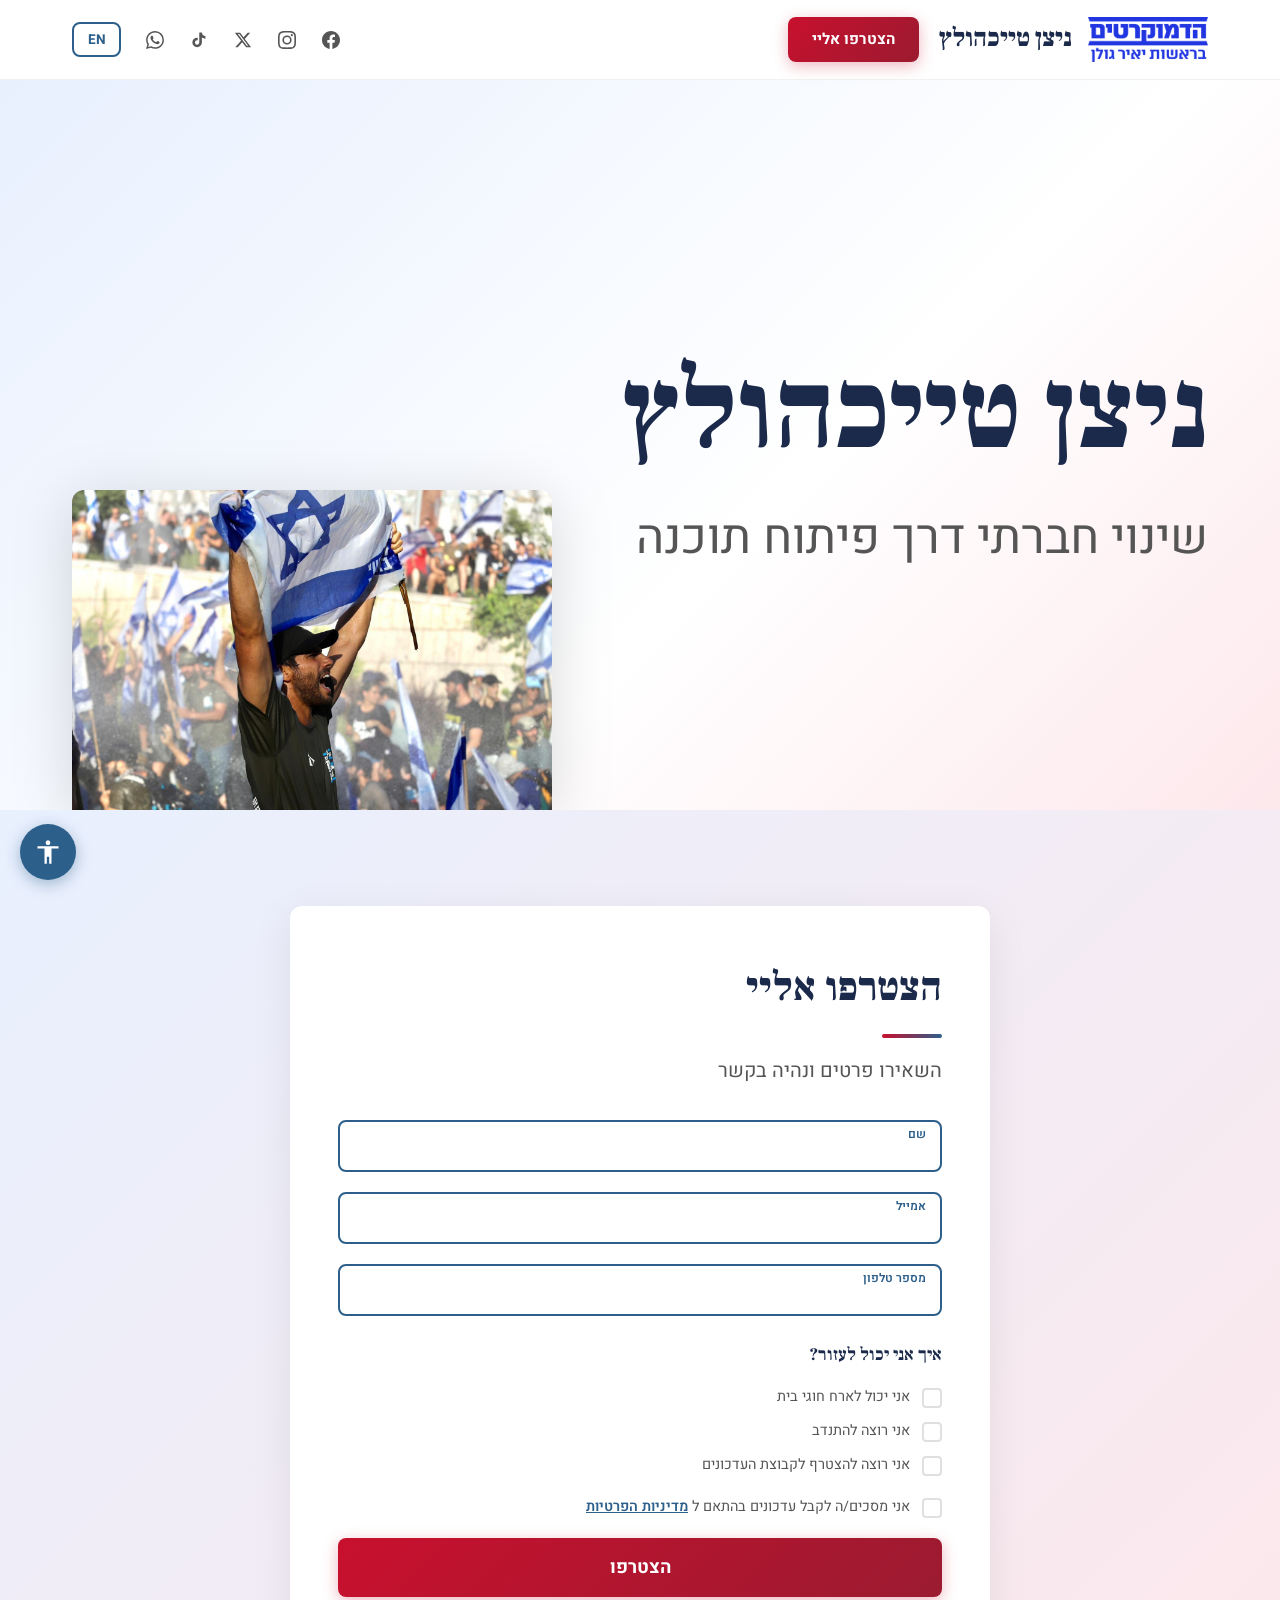
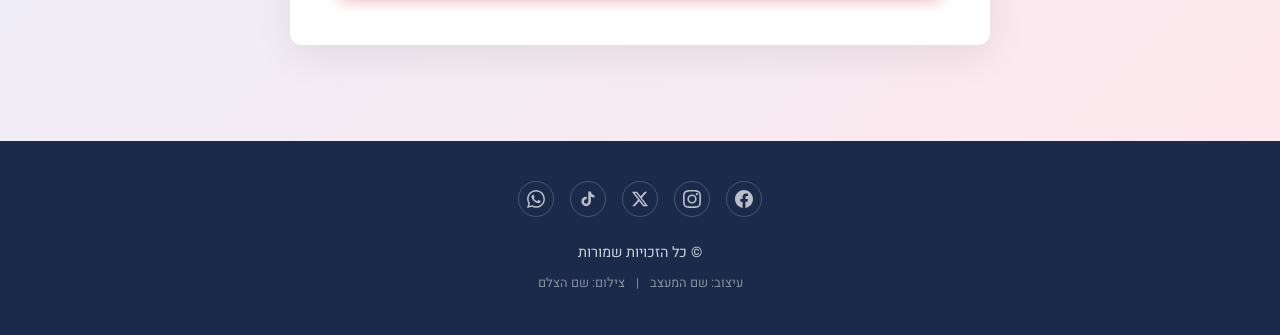
==== commit 9b6007c2: "Stripped-down temporary version: header + hero + form only Removed vision, about, partner, follow/so" ====
--- a/index.html
+++ b/index.html
@@ -65,16 +65,6 @@
         <!-- Image Side -->
         <div class="hero-image-wrapper anim-fade-left">
           <img src="" alt="" id="heroImage" class="hero-img lazyload">
-        </div>
-      </div>
-    </section>
-
-    <!-- ── Vision / Mission Section ── -->
-    <section class="section vision-section" id="vision">
-      <div class="container">
-        <h2 class="section-title anim-fade-up" data-i18n="vision.title"></h2>
-        <div class="vision-content" id="visionContent">
-          <!-- Paragraphs populated by JS -->
         </div>
       </div>
     </section>
@@ -141,109 +131,6 @@
       </div>
     </section>
 
-    <!-- ── About Section ── -->
-    <section class="section about-section" id="about">
-      <div class="container">
-        <div class="about-grid">
-          <div class="about-image-wrapper anim-fade-right">
-            <img data-src-config="about" alt="" id="aboutImage" class="about-image lazyload">
-          </div>
-          <div class="about-content">
-            <h2 class="section-title anim-fade-up" data-i18n="about.title"></h2>
-            <p class="about-tagline anim-fade-up anim-delay-1" data-i18n="about.tagline"></p>
-            <div class="about-bio anim-fade-up anim-delay-2" id="aboutBio">
-              <!-- Populated by JS -->
-            </div>
-            <div class="achievements-grid" id="achievementsGrid">
-              <!-- Populated by JS -->
-            </div>
-          </div>
-        </div>
-      </div>
-    </section>
-
-    <!-- ── Partner / Alliance Photo Section ── -->
-    <section class="section partner-section" id="partnerSection">
-      <div class="container">
-        <div class="partner-wrapper anim-fade-up">
-          <img data-src-config="partner" alt="" id="partnerImage" class="partner-image lazyload">
-          <p class="partner-caption" data-i18n="partner.caption"></p>
-        </div>
-      </div>
-    </section>
-
-    <!-- ── Follow / Social + Second Form ── -->
-    <section class="section follow-section" id="followSection">
-      <div class="container">
-        <h2 class="section-title anim-fade-up" data-i18n="follow.title"></h2>
-        <p class="section-subtitle anim-fade-up anim-delay-1" data-i18n="follow.subtitle"></p>
-
-        <div class="follow-grid">
-          <!-- Social Links Grid -->
-          <div class="follow-social anim-fade-up anim-delay-2" id="followSocial">
-            <!-- Populated by JS -->
-          </div>
-
-          <!-- Second Join Form -->
-          <div class="form-wrapper form-secondary anim-fade-up anim-delay-3">
-            <h3 class="form-title" data-i18n="joinForm.title"></h3>
-            <form class="lead-form" id="joinFormSecondary" novalidate>
-              <div class="form-grid">
-                <div class="form-field" data-field="name">
-                  <input type="text" name="name" required autocomplete="name">
-                  <label data-i18n="joinForm.fields.name"></label>
-                  <span class="field-error"></span>
-                </div>
-                <div class="form-field" data-field="email">
-                  <input type="email" name="email" required autocomplete="email">
-                  <label data-i18n="joinForm.fields.email"></label>
-                  <span class="field-error"></span>
-                </div>
-                <div class="form-field" data-field="phone">
-                  <input type="tel" name="phone" required autocomplete="tel">
-                  <label data-i18n="joinForm.fields.phone"></label>
-                  <span class="field-error"></span>
-                </div>
-              </div>
-              <div class="form-checkboxes">
-                <h4 class="form-checkboxes-title" data-i18n="joinForm.howCanIHelp"></h4>
-                <label class="checkbox-label">
-                  <input type="checkbox" name="hostMeetings">
-                  <span class="checkbox-custom"></span>
-                  <span data-i18n="joinForm.checkboxes.hostMeetings"></span>
-                </label>
-                <label class="checkbox-label">
-                  <input type="checkbox" name="volunteer">
-                  <span class="checkbox-custom"></span>
-                  <span data-i18n="joinForm.checkboxes.volunteer"></span>
-                </label>
-                <label class="checkbox-label">
-                  <input type="checkbox" name="joinUpdates">
-                  <span class="checkbox-custom"></span>
-                  <span data-i18n="joinForm.checkboxes.joinUpdates"></span>
-                </label>
-              </div>
-              <div class="form-privacy">
-                <label class="checkbox-label">
-                  <input type="checkbox" name="privacy" required>
-                  <span class="checkbox-custom"></span>
-                  <span>
-                    <span data-i18n="joinForm.privacyText"></span>
-                    <a href="#privacy" class="privacy-link" data-i18n="joinForm.privacyLink"></a>
-                  </span>
-                </label>
-              </div>
-              <button type="submit" class="btn btn-primary btn-submit">
-                <span data-i18n="joinForm.submitButton"></span>
-                <span class="btn-loader" aria-hidden="true"></span>
-              </button>
-              <div class="form-message" id="formMessageSecondary" aria-live="polite"></div>
-            </form>
-          </div>
-        </div>
-      </div>
-    </section>
-
   </main>
 
   <!-- ====== FOOTER ====== -->
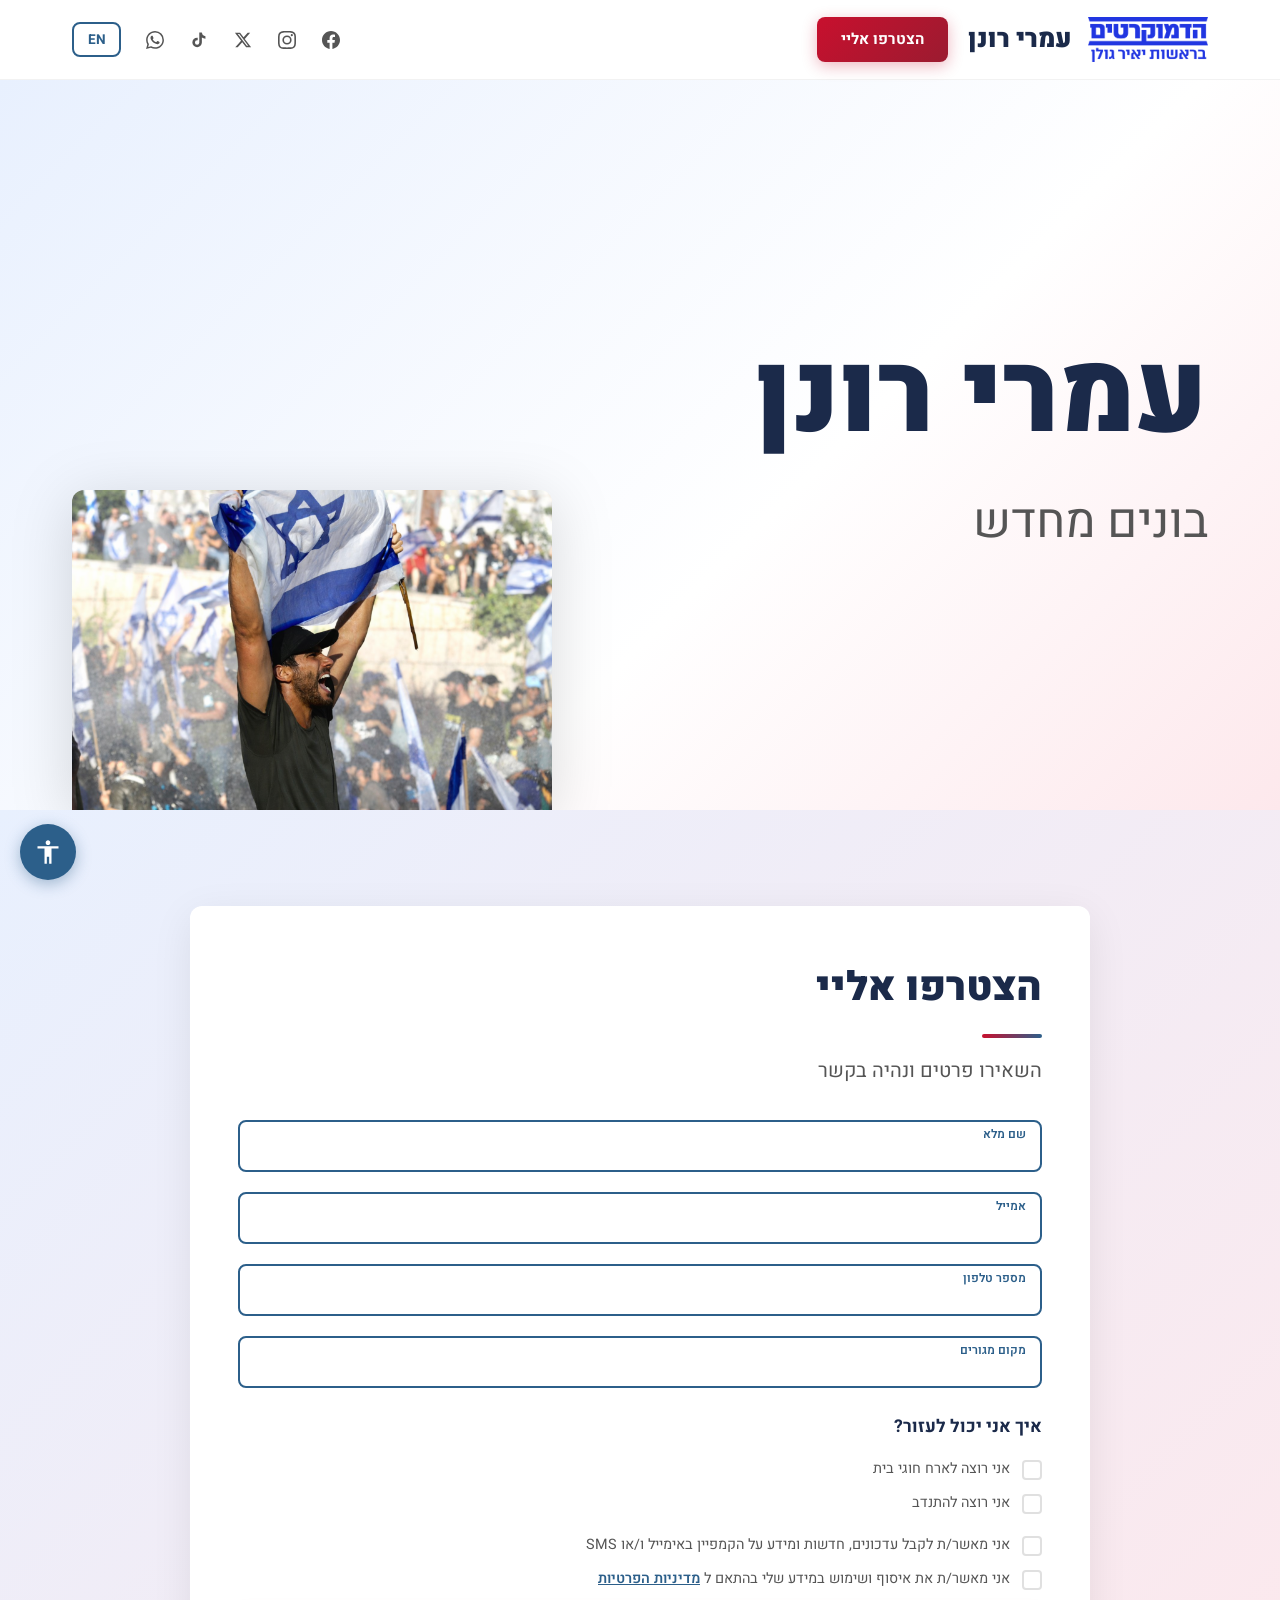
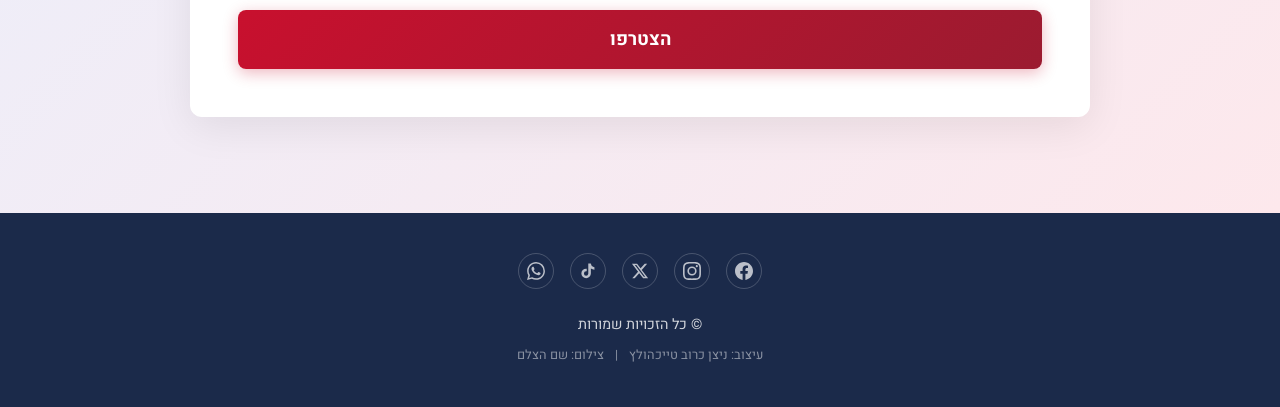
==== commit ab487cf3: "Update form, styling, city autocomplete, privacy policy, and Apps Script - Enhanced form with city a" ====
--- a/index.html
+++ b/index.html
@@ -3,9 +3,12 @@
 <head>
   <meta charset="UTF-8">
   <meta name="viewport" content="width=device-width, initial-scale=1.0">
-  <title id="pageTitle">שם המועמד — תנועה פוליטית</title>
-  <meta name="description" id="metaDescription" content="">
+  <title id="pageTitle">עמרי רונן — בונים מחדש</title>
+  <meta name="description" id="metaDescription" content="הצטרפו לעמרי רונן לקידום חזון מדיני ותיקון חברתי">
+  <meta property="og:title" content="עמרי רונן — בונים מחדש">
+  <meta property="og:description" content="הצטרפו לעמרי רונן לקידום חזון מדיני ותיקון חברתי">
   <meta property="og:image" content="images/og-image.jpg">
+  <meta property="og:type" content="website">
   <link rel="icon" href="images/favicon.ico">
 
   <!-- Google Fonts -->
@@ -92,6 +95,12 @@
                 <label data-i18n="joinForm.fields.phone"></label>
                 <span class="field-error"></span>
               </div>
+              <div class="form-field city-autocomplete-wrapper" data-field="city">
+                <input type="text" name="city" class="city-autocomplete-input" autocomplete="off">
+                <label data-i18n="joinForm.fields.city"></label>
+                <span class="field-error"></span>
+                <div class="city-dropdown"></div>
+              </div>
             </div>
             <div class="form-checkboxes">
               <h4 class="form-checkboxes-title" data-i18n="joinForm.howCanIHelp"></h4>
@@ -105,19 +114,19 @@
                 <span class="checkbox-custom"></span>
                 <span data-i18n="joinForm.checkboxes.volunteer"></span>
               </label>
-              <label class="checkbox-label">
-                <input type="checkbox" name="joinUpdates">
-                <span class="checkbox-custom"></span>
-                <span data-i18n="joinForm.checkboxes.joinUpdates"></span>
-              </label>
             </div>
-            <div class="form-privacy">
+            <div class="form-consent">
+              <label class="checkbox-label">
+                <input type="checkbox" name="receiveUpdates">
+                <span class="checkbox-custom"></span>
+                <span data-i18n="joinForm.receiveUpdatesText"></span>
+              </label>
               <label class="checkbox-label">
                 <input type="checkbox" name="privacy" required>
                 <span class="checkbox-custom"></span>
                 <span>
                   <span data-i18n="joinForm.privacyText"></span>
-                  <a href="#privacy" class="privacy-link" data-i18n="joinForm.privacyLink"></a>
+                  <a href="privacy-policy.html" class="privacy-link" target="_blank" data-i18n="joinForm.privacyLink"></a>
                 </span>
               </label>
             </div>
@@ -132,6 +141,24 @@
     </section>
 
   </main>
+
+  <!-- ====== THANK YOU POPUP ====== -->
+  <div class="popup-overlay" id="thankYouPopup" aria-hidden="true">
+    <div class="popup-card">
+      <button class="popup-close" id="popupClose" aria-label="Close">&times;</button>
+      <div class="popup-icon">&#10003;</div>
+      <h3 class="popup-title" data-i18n="joinForm.popup.title"></h3>
+      <p class="popup-text" data-i18n="joinForm.popup.text"></p>
+      <div class="popup-buttons">
+        <a href="#" class="popup-btn popup-btn-whatsapp" id="popupWhatsapp" target="_blank" rel="noopener">
+          <span data-i18n="joinForm.popup.whatsappButton"></span>
+        </a>
+        <a href="#" class="popup-btn popup-btn-register" id="popupRegister" target="_blank" rel="noopener">
+          <span data-i18n="joinForm.popup.registerButton"></span>
+        </a>
+      </div>
+    </div>
+  </div>
 
   <!-- ====== FOOTER ====== -->
   <footer class="site-footer" id="siteFooter">
@@ -227,6 +254,7 @@
   <script src="js/app.js"></script>
   <script src="js/accessibility.js"></script>
   <script src="js/form.js"></script>
+  <script src="js/city-autocomplete.js"></script>
 
 </body>
 </html>
--- a/css/styles.css
+++ b/css/styles.css
@@ -258,8 +258,9 @@
 .header-left {
   display: flex;
   align-items: center;
-  gap: 1rem;
+  gap: clamp(0.4rem, 1.5vw, 1rem);
   z-index: 1001;
+  min-width: 0;
 }
 
 /* Logo */
@@ -285,12 +286,13 @@
 .header-identity {
   display: flex;
   align-items: center;
-  gap: 1.25rem;
+  gap: clamp(0.5rem, 2vw, 1.25rem);
+  min-width: 0;
 }
 
 .candidate-name {
   font-family: var(--font-secondary);
-  font-size: 1.6rem;
+  font-size: clamp(0.9rem, 3.5vw, 1.6rem);
   font-weight: 900;
   color: var(--primary-blue);
   line-height: 1.2;
@@ -394,8 +396,9 @@
 
 /* Header CTA */
 .header-cta {
-  font-size: 0.95rem;
-  padding: 0.6rem 1.5rem;
+  font-size: clamp(0.7rem, 2vw, 0.95rem);
+  padding: 0.6rem clamp(0.6rem, 2.5vw, 1.5rem);
+  flex-shrink: 0;
 }
 
 /* ============================================
@@ -497,13 +500,16 @@
    ============================================ */
 .join-section {
   background: linear-gradient(135deg, var(--light-blue) 0%, var(--light-red) 100%);
+  padding-left: clamp(0.5rem, 2vw, 2rem);
+  padding-right: clamp(0.5rem, 2vw, 2rem);
 }
 
 .form-wrapper {
-  max-width: 700px;
+  width: 90%;
+  max-width: 900px;
   margin: 0 auto;
   background: var(--white);
-  padding: 3rem;
+  padding: clamp(1.25rem, 4vw, 3rem);
   border-radius: var(--border-radius);
   box-shadow: 0 10px 40px rgba(0, 0, 0, 0.08);
 }
@@ -512,6 +518,45 @@
   display: grid;
   grid-template-columns: 1fr;
   gap: 1.25rem;
+}
+
+/* City Autocomplete Dropdown */
+.city-autocomplete-wrapper {
+  position: relative;
+}
+
+.city-dropdown {
+  position: absolute;
+  top: 100%;
+  left: 0;
+  right: 0;
+  background: var(--white);
+  border: 2px solid var(--royal-blue);
+  border-top: none;
+  border-radius: 0 0 var(--border-radius-sm) var(--border-radius-sm);
+  max-height: 200px;
+  overflow-y: auto;
+  z-index: 100;
+  display: none;
+  box-shadow: 0 6px 20px rgba(0, 0, 0, 0.1);
+}
+
+.city-dropdown.open {
+  display: block;
+}
+
+.city-option {
+  padding: 0.6rem 1rem;
+  cursor: pointer;
+  font-size: 0.95rem;
+  transition: background var(--transition-fast);
+}
+
+.city-option:hover,
+.city-option.active {
+  background: var(--light-blue);
+  color: var(--royal-blue);
+  font-weight: 600;
 }
 
 /* Floating Label Input */
@@ -606,9 +651,12 @@
   font-family: var(--font-english);
 }
 
-/* Privacy Checkbox */
-.form-privacy {
+/* Consent Checkboxes (Privacy + Updates) */
+.form-consent {
   margin: 1.25rem 0;
+  display: flex;
+  flex-direction: column;
+  gap: 0.75rem;
 }
 
 .checkbox-label {
@@ -705,6 +753,150 @@
   display: block;
   background: var(--light-red);
   color: var(--deep-red);
+}
+
+/* ============================================
+   THANK-YOU POPUP
+   ============================================ */
+.popup-overlay {
+  display: none;
+  position: fixed;
+  inset: 0;
+  z-index: 10000;
+  background: rgba(0, 0, 0, 0.5);
+  backdrop-filter: blur(4px);
+  -webkit-backdrop-filter: blur(4px);
+  align-items: center;
+  justify-content: center;
+}
+
+.popup-overlay.active {
+  display: flex;
+}
+
+.popup-card {
+  background: var(--white);
+  border-radius: var(--border-radius);
+  padding: 2.5rem 2rem;
+  max-width: 440px;
+  width: 90%;
+  text-align: center;
+  position: relative;
+  box-shadow: 0 20px 60px rgba(0, 0, 0, 0.2);
+  animation: popupSlideIn 0.3s ease;
+}
+
+@keyframes popupSlideIn {
+  from {
+    opacity: 0;
+    transform: translateY(20px) scale(0.95);
+  }
+  to {
+    opacity: 1;
+    transform: translateY(0) scale(1);
+  }
+}
+
+.popup-close {
+  position: absolute;
+  top: 0.75rem;
+  right: 0.75rem;
+  width: 32px;
+  height: 32px;
+  font-size: 1.5rem;
+  color: var(--gray-text);
+  display: flex;
+  align-items: center;
+  justify-content: center;
+  border-radius: 50%;
+  transition: background var(--transition-fast);
+}
+
+html[dir="ltr"] .popup-close {
+  right: 0.75rem;
+  left: auto;
+}
+
+.popup-close:hover {
+  background: var(--off-white);
+}
+
+.popup-icon {
+  width: 64px;
+  height: 64px;
+  margin: 0 auto 1.25rem;
+  background: #E8F5E9;
+  color: #2E7D32;
+  border-radius: 50%;
+  display: flex;
+  align-items: center;
+  justify-content: center;
+  font-size: 2rem;
+  font-weight: 700;
+}
+
+.popup-title {
+  font-family: var(--font-secondary);
+  font-size: 1.6rem;
+  font-weight: 900;
+  color: var(--primary-blue);
+  margin-bottom: 0.75rem;
+}
+
+html[dir="ltr"] .popup-title {
+  font-family: var(--font-english);
+}
+
+.popup-text {
+  font-size: 1rem;
+  color: var(--gray-text);
+  line-height: 1.7;
+  margin-bottom: 1.75rem;
+}
+
+.popup-buttons {
+  display: flex;
+  flex-direction: column;
+  gap: 0.75rem;
+}
+
+.popup-btn {
+  display: inline-flex;
+  align-items: center;
+  justify-content: center;
+  gap: 0.5rem;
+  padding: 0.85rem 1.5rem;
+  border-radius: var(--border-radius-sm);
+  font-size: 1.05rem;
+  font-weight: 700;
+  color: var(--white);
+  text-decoration: none;
+  transition: all var(--transition-fast);
+  cursor: pointer;
+}
+
+.popup-btn:hover {
+  transform: translateY(-2px);
+}
+
+.popup-btn-whatsapp {
+  background: #25D366;
+  box-shadow: 0 4px 15px rgba(37, 211, 102, 0.35);
+}
+
+.popup-btn-whatsapp:hover {
+  background: #20bd5a;
+  box-shadow: 0 6px 20px rgba(37, 211, 102, 0.5);
+}
+
+.popup-btn-register {
+  background: var(--royal-blue);
+  box-shadow: 0 4px 15px rgba(44, 95, 138, 0.35);
+}
+
+.popup-btn-register:hover {
+  background: var(--bright-blue);
+  box-shadow: 0 6px 20px rgba(44, 95, 138, 0.5);
 }
 
 /* ============================================
@@ -1241,13 +1433,8 @@
     display: none;
   }
 
-  .candidate-name {
-    font-size: 1.2rem;
-  }
-
-  .header-cta {
-    font-size: 0.8rem;
-    padding: 0.45rem 1rem;
+  .header-container {
+    padding: 0 1rem;
   }
 
   .logo-img {
@@ -1291,7 +1478,7 @@
   }
 
   .form-wrapper {
-    padding: 2rem 1.25rem;
+    width: 95%;
   }
 
   .form-grid {
@@ -1334,22 +1521,13 @@
    RESPONSIVE – SMALL MOBILE (max 480px)
    ============================================ */
 @media (max-width: 480px) {
-  .header-identity {
-    gap: 0.75rem;
-  }
-
-  .candidate-name {
-    font-size: 1rem;
-  }
-
-  .header-cta {
-    font-size: 0.75rem;
-    padding: 0.4rem 0.75rem;
+  .header-container {
+    padding: 0 0.75rem;
   }
 
   .logo-img {
-    width: 38px;
-    height: 38px;
+    width: 36px;
+    height: 36px;
   }
 
   .hero-headline {
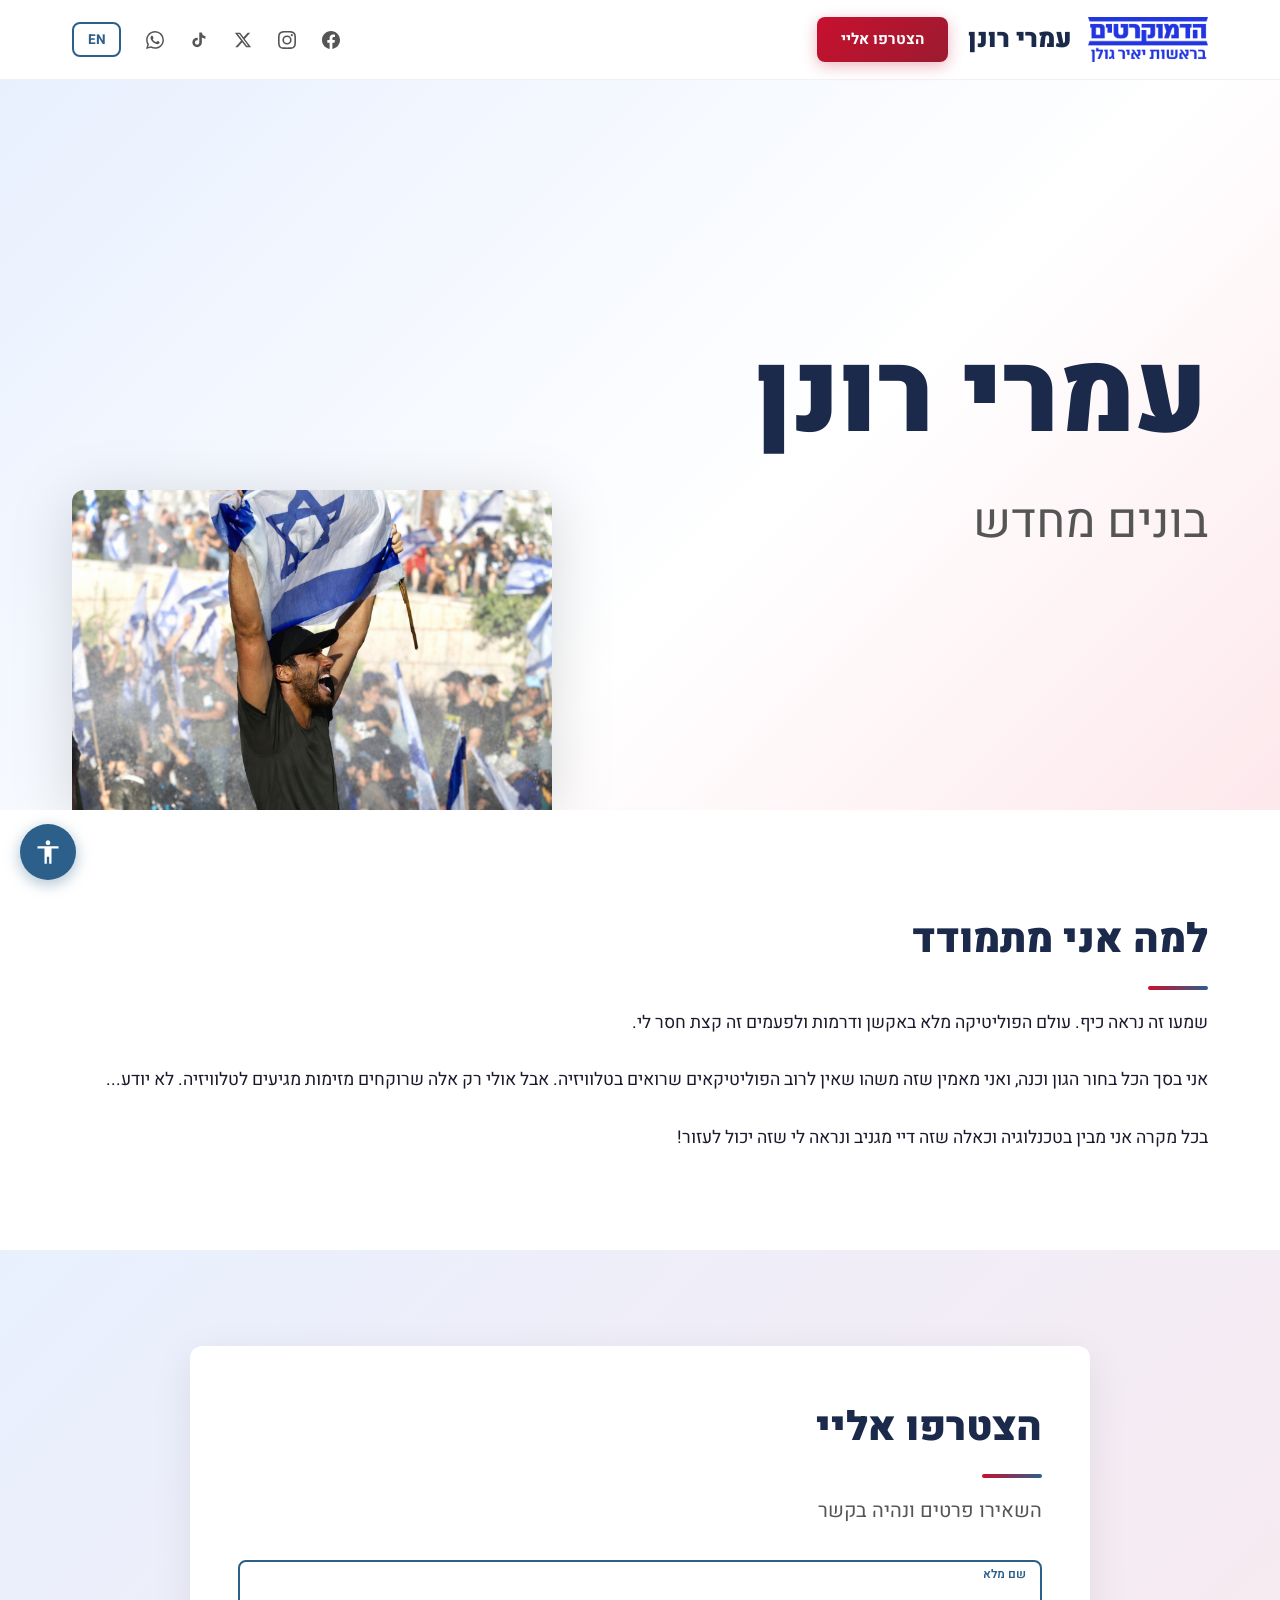
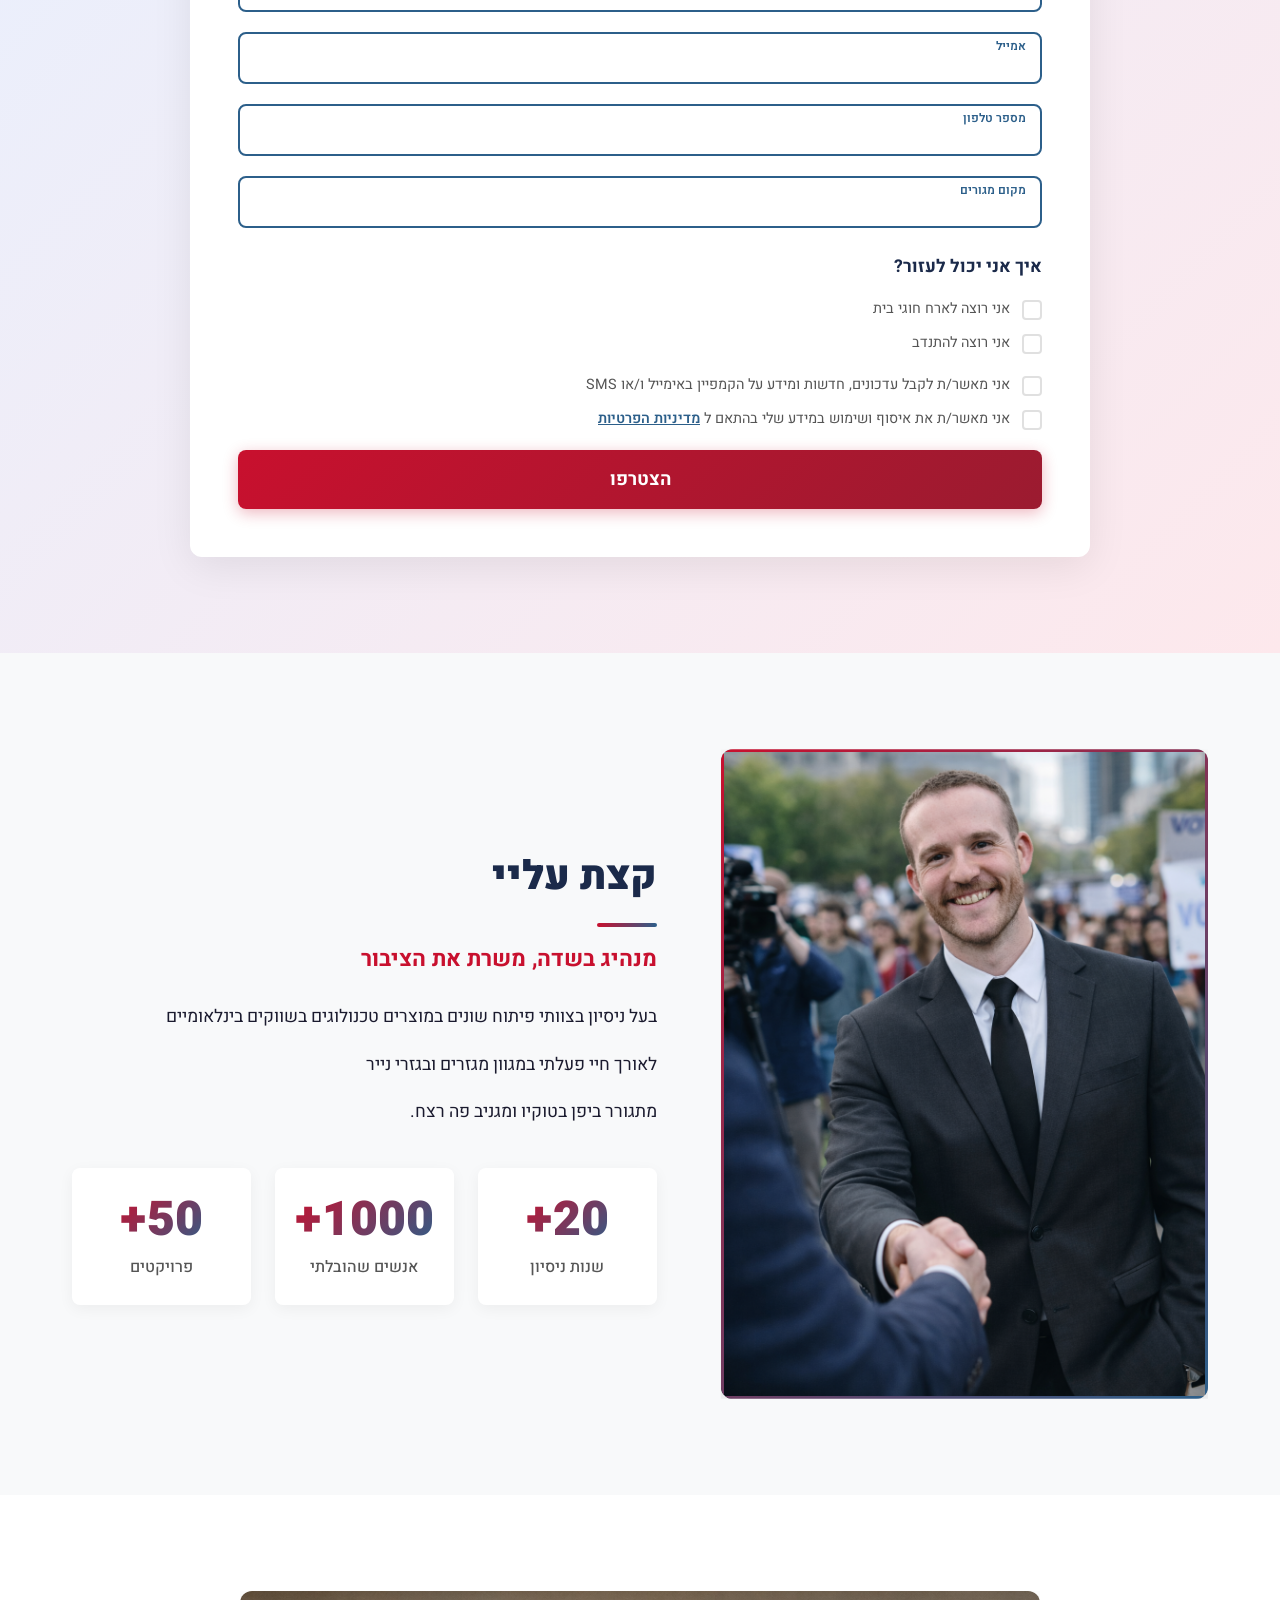
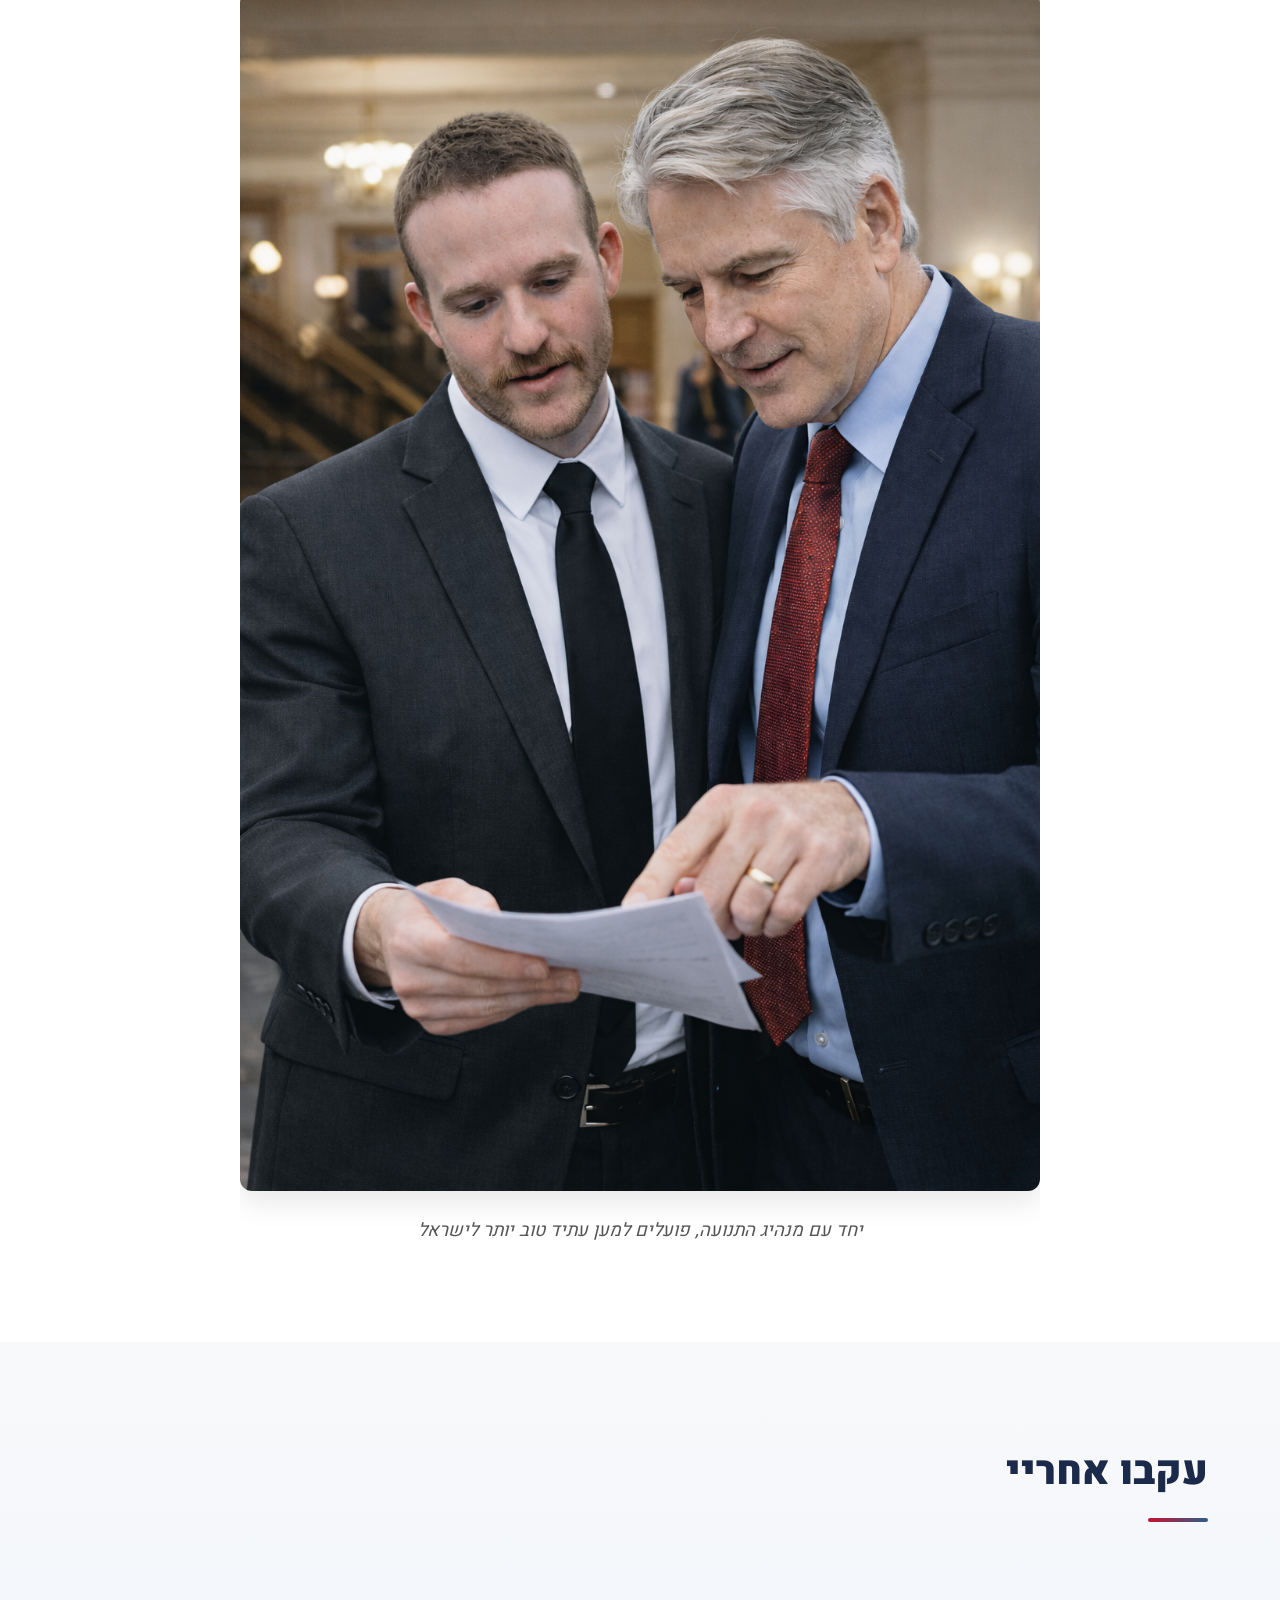
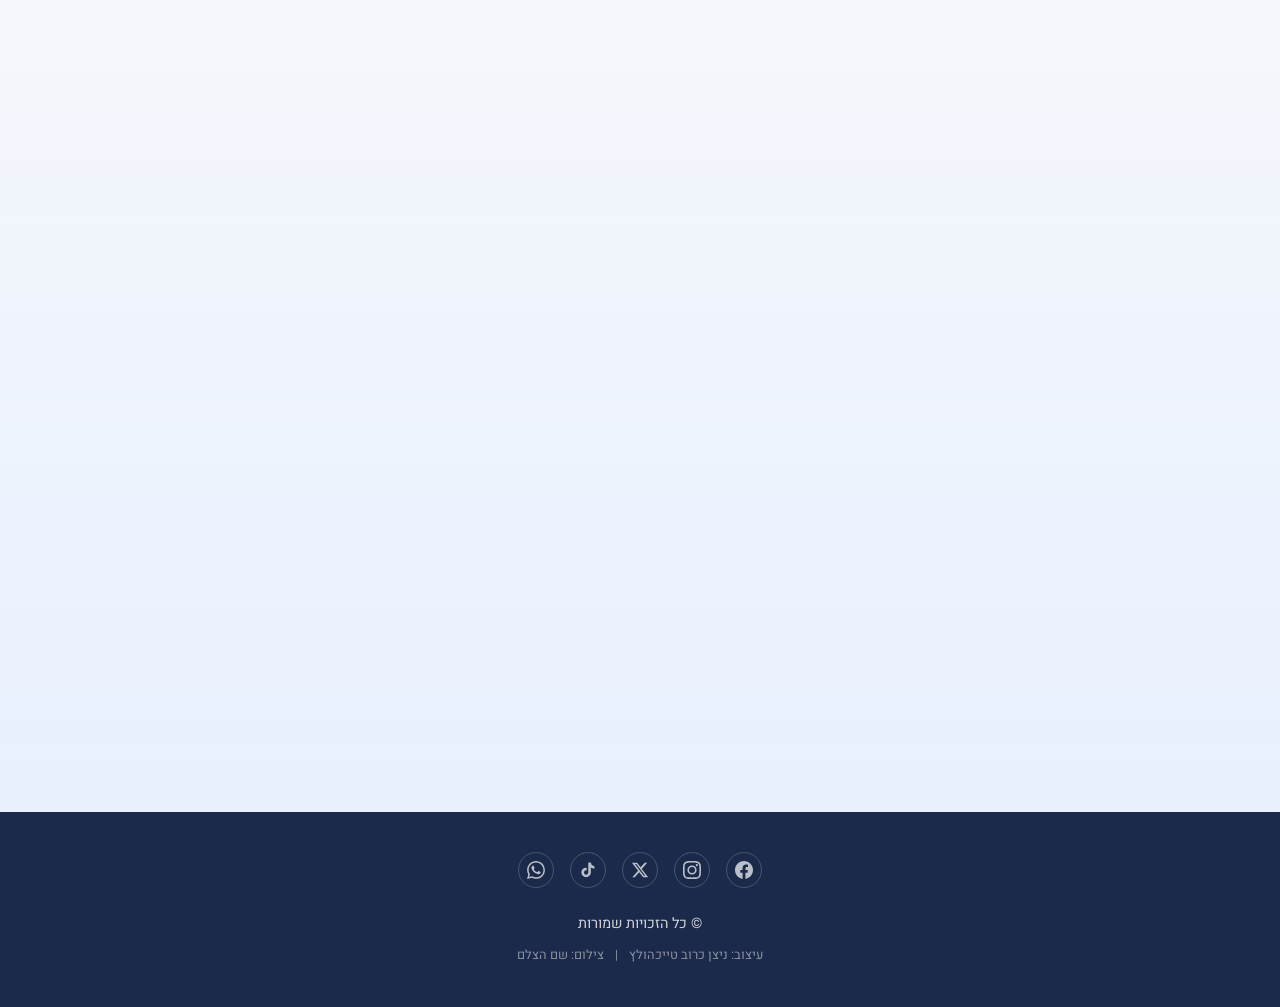
==== commit 033de1b3: "Merge improvements from temporary into full site Brings form enhancements (city autocomplete, update" ====
--- a/index.html
+++ b/index.html
@@ -68,6 +68,16 @@
         <!-- Image Side -->
         <div class="hero-image-wrapper anim-fade-left">
           <img src="" alt="" id="heroImage" class="hero-img lazyload">
+        </div>
+      </div>
+    </section>
+
+    <!-- ── Vision / Mission Section ── -->
+    <section class="section vision-section" id="vision">
+      <div class="container">
+        <h2 class="section-title anim-fade-up" data-i18n="vision.title"></h2>
+        <div class="vision-content" id="visionContent">
+          <!-- Paragraphs populated by JS -->
         </div>
       </div>
     </section>
@@ -140,6 +150,115 @@
       </div>
     </section>
 
+    <!-- ── About Section ── -->
+    <section class="section about-section" id="about">
+      <div class="container">
+        <div class="about-grid">
+          <div class="about-image-wrapper anim-fade-right">
+            <img data-src-config="about" alt="" id="aboutImage" class="about-image lazyload">
+          </div>
+          <div class="about-content">
+            <h2 class="section-title anim-fade-up" data-i18n="about.title"></h2>
+            <p class="about-tagline anim-fade-up anim-delay-1" data-i18n="about.tagline"></p>
+            <div class="about-bio anim-fade-up anim-delay-2" id="aboutBio">
+              <!-- Populated by JS -->
+            </div>
+            <div class="achievements-grid" id="achievementsGrid">
+              <!-- Populated by JS -->
+            </div>
+          </div>
+        </div>
+      </div>
+    </section>
+
+    <!-- ── Partner / Alliance Photo Section ── -->
+    <section class="section partner-section" id="partnerSection">
+      <div class="container">
+        <div class="partner-wrapper anim-fade-up">
+          <img data-src-config="partner" alt="" id="partnerImage" class="partner-image lazyload">
+          <p class="partner-caption" data-i18n="partner.caption"></p>
+        </div>
+      </div>
+    </section>
+
+    <!-- ── Follow / Social + Second Form ── -->
+    <section class="section follow-section" id="followSection">
+      <div class="container">
+        <h2 class="section-title anim-fade-up" data-i18n="follow.title"></h2>
+        <p class="section-subtitle anim-fade-up anim-delay-1" data-i18n="follow.subtitle"></p>
+
+        <div class="follow-grid">
+          <!-- Social Links Grid -->
+          <div class="follow-social anim-fade-up anim-delay-2" id="followSocial">
+            <!-- Populated by JS -->
+          </div>
+
+          <!-- Second Join Form -->
+          <div class="form-wrapper form-secondary anim-fade-up anim-delay-3">
+            <h3 class="form-title" data-i18n="joinForm.title"></h3>
+            <form class="lead-form" id="joinFormSecondary" novalidate>
+              <div class="form-grid">
+                <div class="form-field" data-field="name">
+                  <input type="text" name="name" required autocomplete="name">
+                  <label data-i18n="joinForm.fields.name"></label>
+                  <span class="field-error"></span>
+                </div>
+                <div class="form-field" data-field="email">
+                  <input type="email" name="email" required autocomplete="email">
+                  <label data-i18n="joinForm.fields.email"></label>
+                  <span class="field-error"></span>
+                </div>
+                <div class="form-field" data-field="phone">
+                  <input type="tel" name="phone" required autocomplete="tel">
+                  <label data-i18n="joinForm.fields.phone"></label>
+                  <span class="field-error"></span>
+                </div>
+                <div class="form-field city-autocomplete-wrapper" data-field="city">
+                  <input type="text" name="city" class="city-autocomplete-input" autocomplete="off">
+                  <label data-i18n="joinForm.fields.city"></label>
+                  <span class="field-error"></span>
+                  <div class="city-dropdown"></div>
+                </div>
+              </div>
+              <div class="form-checkboxes">
+                <h4 class="form-checkboxes-title" data-i18n="joinForm.howCanIHelp"></h4>
+                <label class="checkbox-label">
+                  <input type="checkbox" name="hostMeetings">
+                  <span class="checkbox-custom"></span>
+                  <span data-i18n="joinForm.checkboxes.hostMeetings"></span>
+                </label>
+                <label class="checkbox-label">
+                  <input type="checkbox" name="volunteer">
+                  <span class="checkbox-custom"></span>
+                  <span data-i18n="joinForm.checkboxes.volunteer"></span>
+                </label>
+              </div>
+              <div class="form-consent">
+                <label class="checkbox-label">
+                  <input type="checkbox" name="receiveUpdates">
+                  <span class="checkbox-custom"></span>
+                  <span data-i18n="joinForm.receiveUpdatesText"></span>
+                </label>
+                <label class="checkbox-label">
+                  <input type="checkbox" name="privacy" required>
+                  <span class="checkbox-custom"></span>
+                  <span>
+                    <span data-i18n="joinForm.privacyText"></span>
+                    <a href="privacy-policy.html" class="privacy-link" target="_blank" data-i18n="joinForm.privacyLink"></a>
+                  </span>
+                </label>
+              </div>
+              <button type="submit" class="btn btn-primary btn-submit">
+                <span data-i18n="joinForm.submitButton"></span>
+                <span class="btn-loader" aria-hidden="true"></span>
+              </button>
+              <div class="form-message" id="formMessageSecondary" aria-live="polite"></div>
+            </form>
+          </div>
+        </div>
+      </div>
+    </section>
+
   </main>
 
   <!-- ====== THANK YOU POPUP ====== -->
